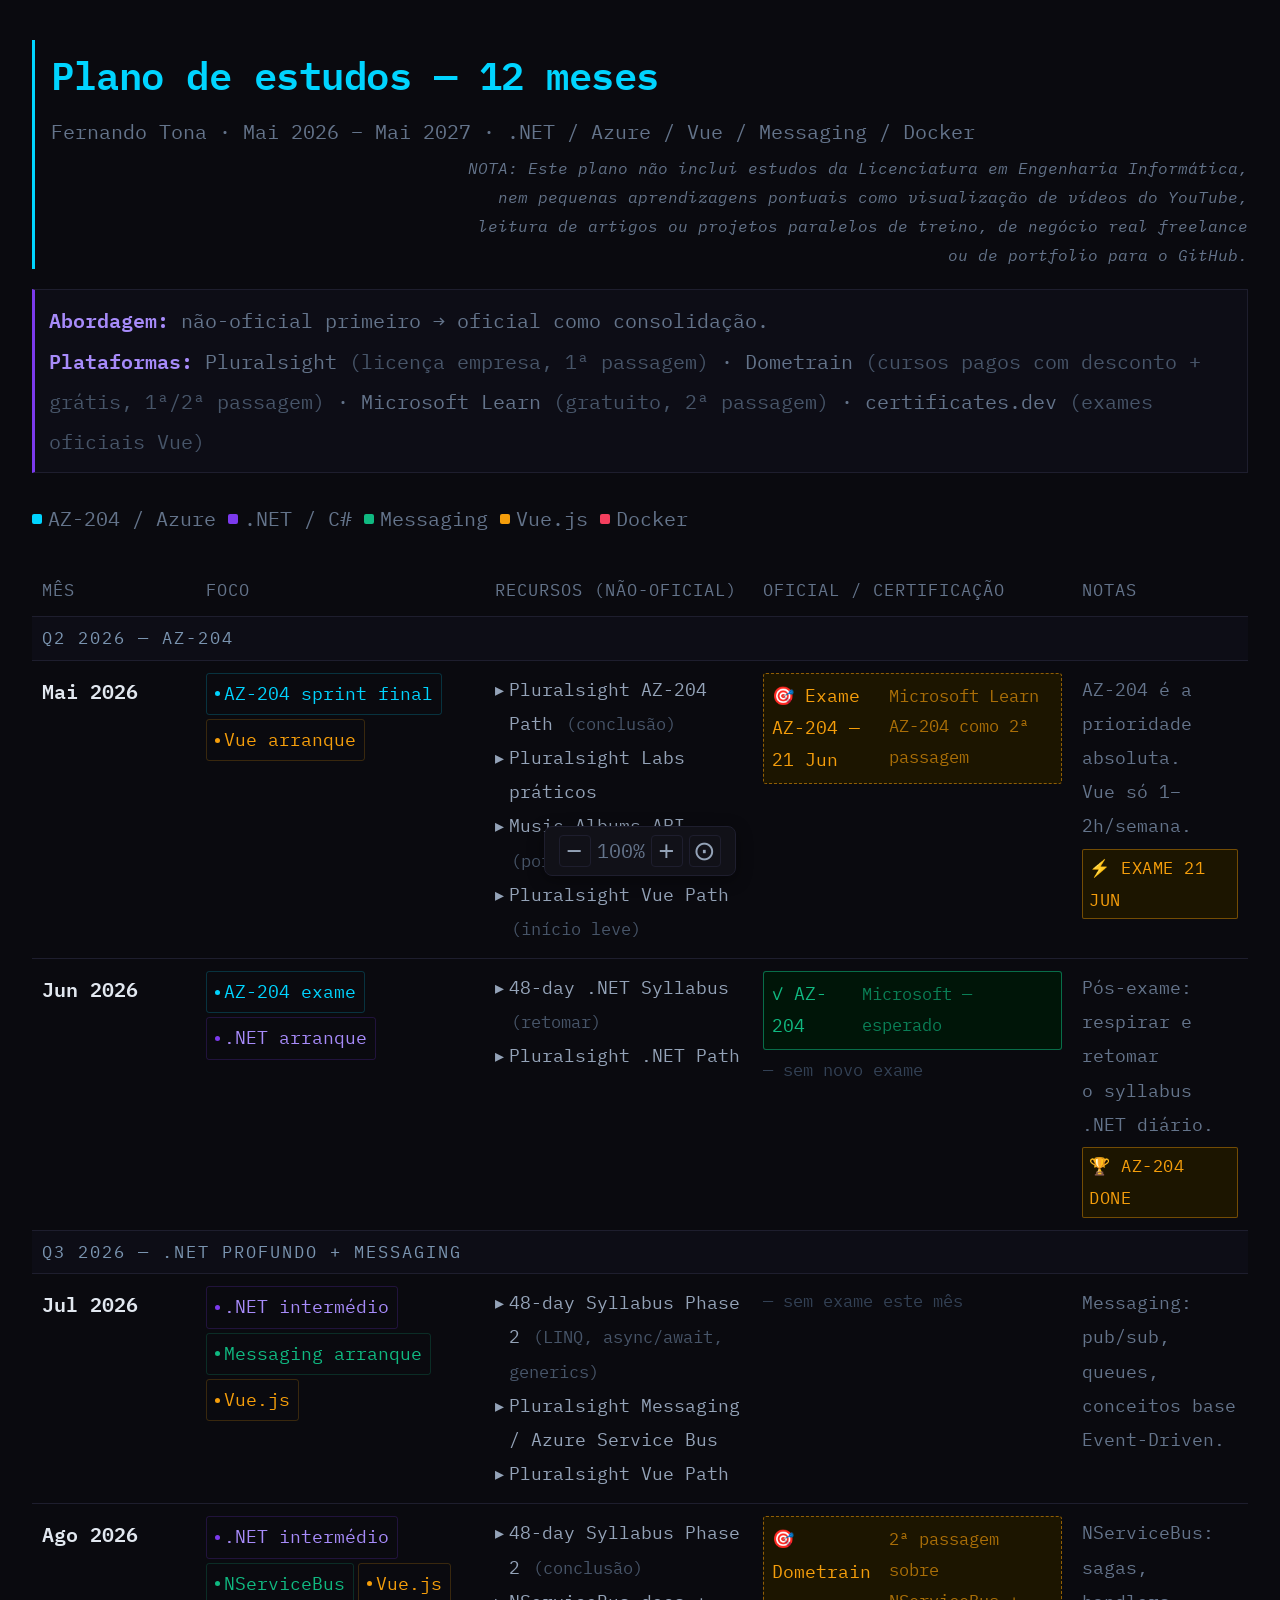
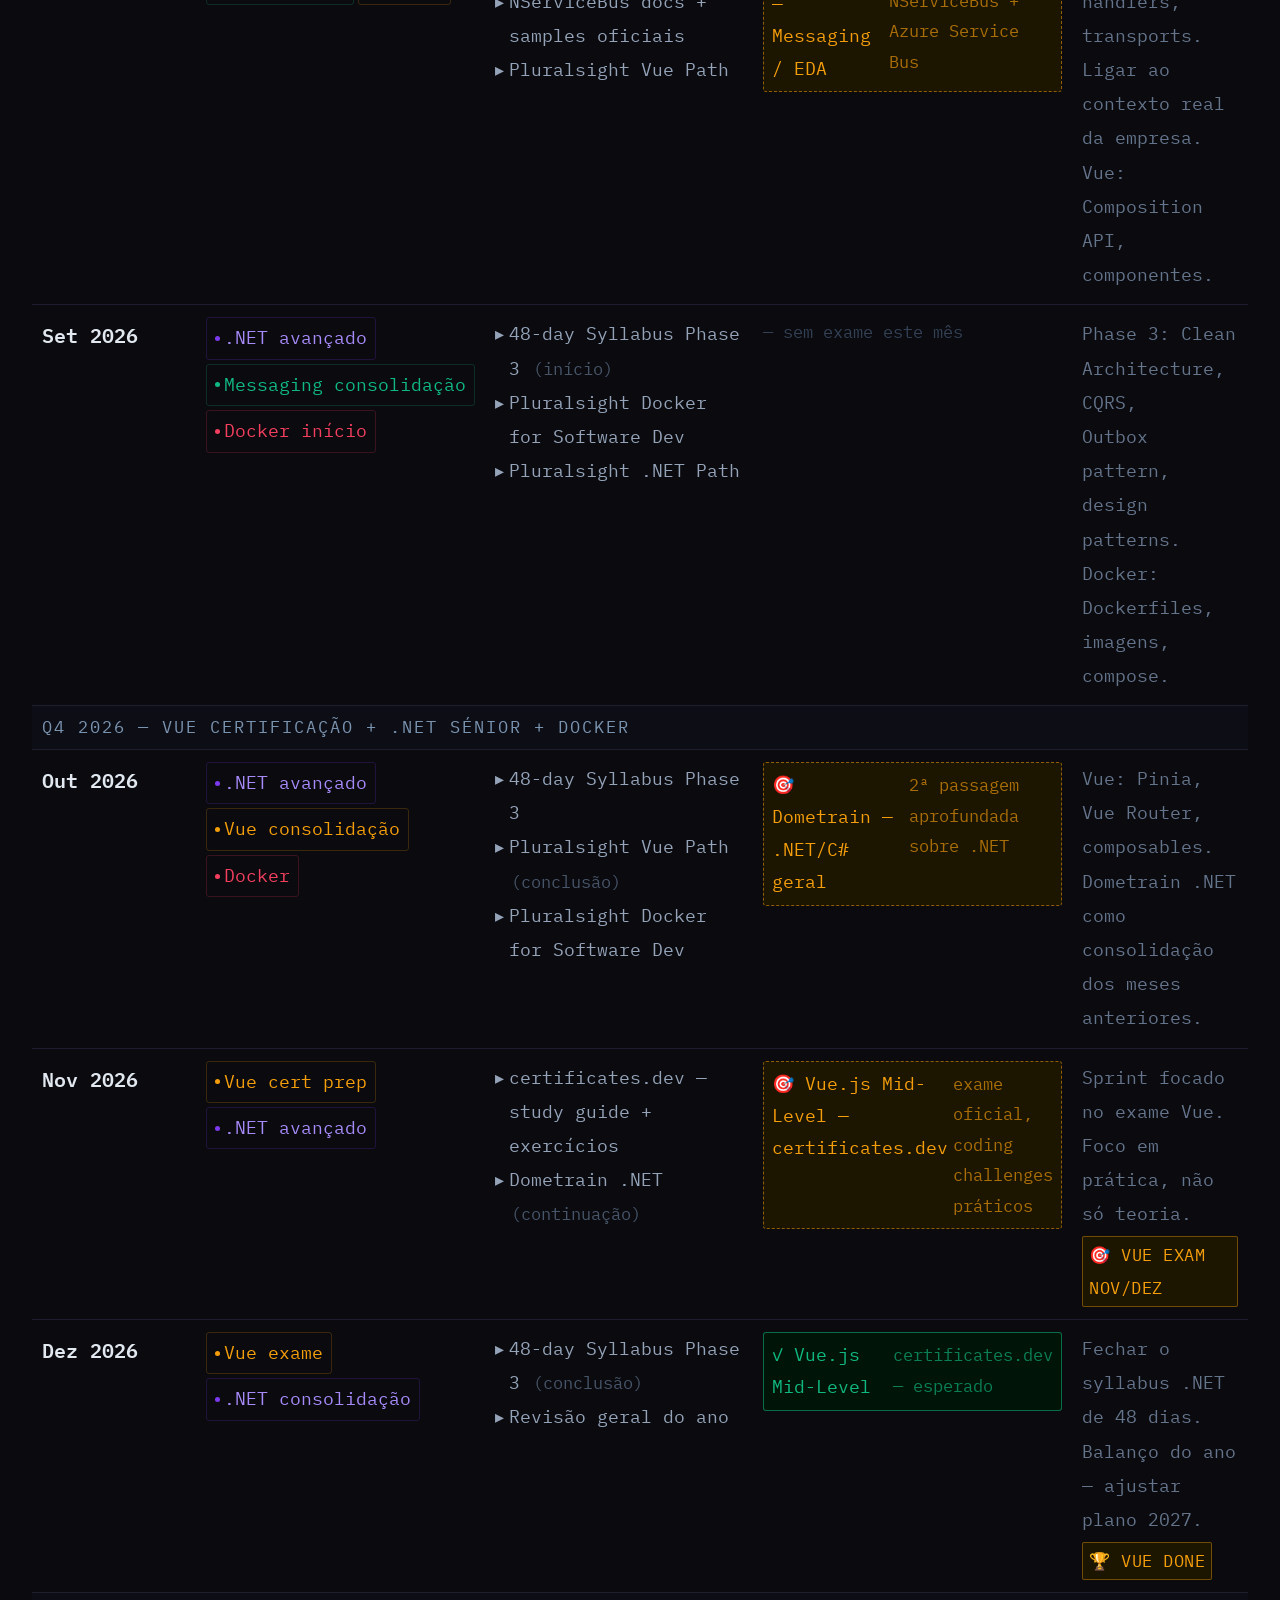
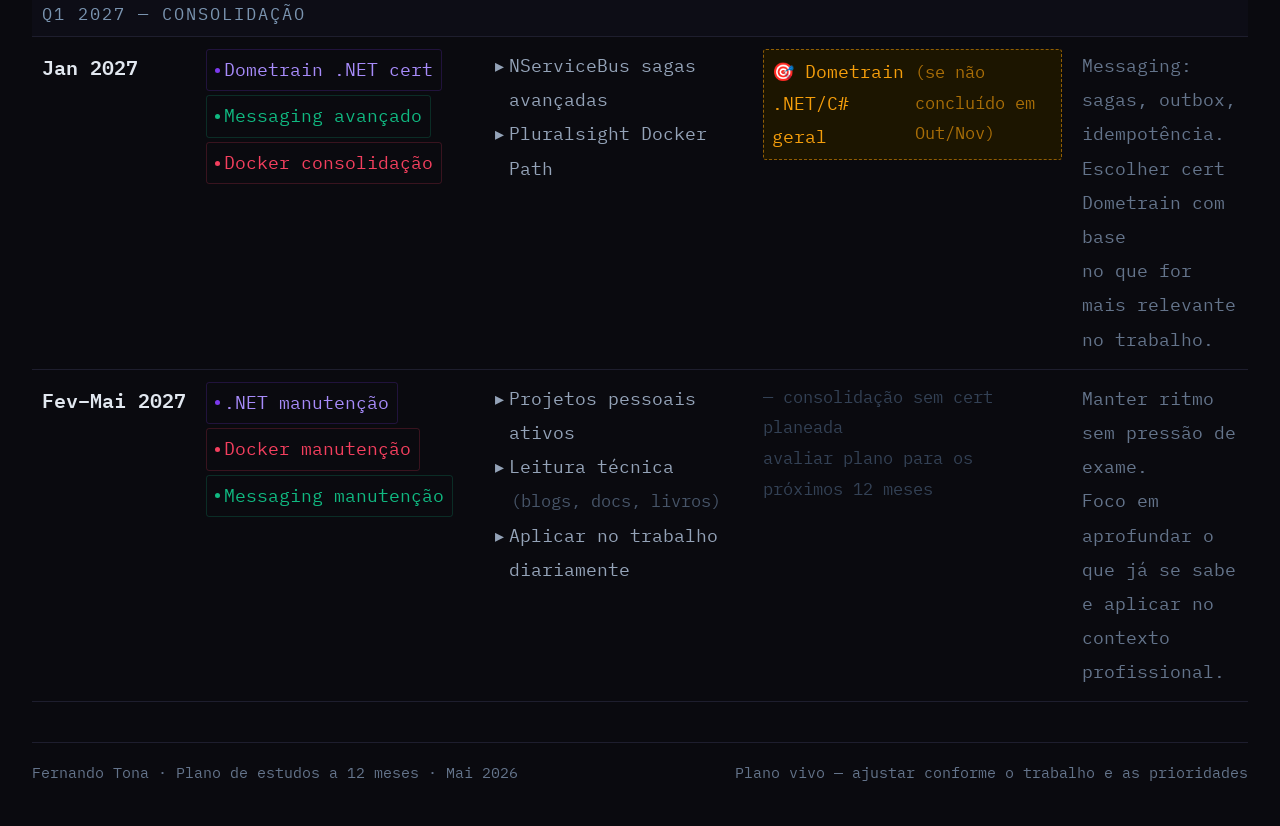
==== index.html @ bb40b124 "fix: rename html file for gh pages" ====
<!doctype html>
<html lang="pt">
  <head>
    <meta charset="UTF-8" />
    <meta name="viewport" content="width=device-width, initial-scale=1.0" />
    <link rel="stylesheet" href="style.css" />
    <title>Plano de Estudos — 12 Meses</title>
  </head>
  <body>
    <div id="content">
      <header>
        <h1>Plano de estudos — 12 meses</h1>
        <p>
          Fernando Tona · Mai 2026 – Mai 2027 · .NET / Azure / Vue / Messaging /
          Docker
        </p>
        <p style="font-size: 16px; font-style: italic; text-align: end">
          NOTA: Este plano não inclui estudos da Licenciatura em Engenharia
          Informática, <br />
          nem pequenas aprendizagens pontuais como visualização de vídeos do
          YouTube, <br />
          leitura de artigos ou projetos paralelos de treino, de negócio real
          freelance <br />
          ou de portfolio para o GitHub.
        </p>
      </header>

      <div class="approach-box">
        <strong>Abordagem:</strong> não-oficial primeiro → oficial como
        consolidação.<br />
        <strong>Plataformas:</strong>
        Pluralsight
        <span style="color: #475569">(licença empresa, 1ª passagem)</span> ·
        Dometrain
        <span style="color: #475569"
          >(cursos pagos com desconto + grátis, 1ª/2ª passagem)</span
        >
        · Microsoft Learn
        <span style="color: #475569">(gratuito, 2ª passagem)</span> ·
        certificates.dev
        <span style="color: #475569">(exames oficiais Vue)</span>
      </div>

      <div class="legend">
        <div class="legend-item">
          <div class="dot" style="background: #00d4ff"></div>
          AZ-204 / Azure
        </div>
        <div class="legend-item">
          <div class="dot" style="background: #7c3aed"></div>
          .NET / C#
        </div>
        <div class="legend-item">
          <div class="dot" style="background: #10b981"></div>
          Messaging
        </div>
        <div class="legend-item">
          <div class="dot" style="background: #f59e0b"></div>
          Vue.js
        </div>
        <div class="legend-item">
          <div class="dot" style="background: #f43f5e"></div>
          Docker
        </div>
      </div>

      <table>
        <thead>
          <tr>
            <th>Mês</th>
            <th>Foco</th>
            <th>Recursos (não-oficial)</th>
            <th>Oficial / Certificação</th>
            <th>Notas</th>
          </tr>
        </thead>
        <tbody>
          <tr class="sep-row">
            <td colspan="5">Q2 2026 — AZ-204</td>
          </tr>

          <tr>
            <td><span class="month-label">Mai 2026</span></td>
            <td>
              <div class="pills">
                <span class="pill az"
                  ><span class="pill-dot"></span>AZ-204 sprint final</span
                >
                <span class="pill vue"
                  ><span class="pill-dot"></span>Vue arranque</span
                >
              </div>
            </td>
            <td>
              <div class="res-item">
                <span class="res-icon">▸</span
                ><span
                  >Pluralsight AZ-204 Path
                  <span class="res-platform">(conclusão)</span></span
                >
              </div>
              <div class="res-item">
                <span class="res-icon">▸</span
                ><span>Pluralsight Labs práticos</span>
              </div>
              <div class="res-item">
                <span class="res-icon">▸</span
                ><span
                  >Music Albums API
                  <span class="res-platform">(portfólio)</span></span
                >
              </div>
              <div class="res-item">
                <span class="res-icon">▸</span
                ><span
                  >Pluralsight Vue Path
                  <span class="res-platform">(início leve)</span></span
                >
              </div>
            </td>
            <td>
              <div class="cert-badge pending">
                🎯 Exame AZ-204 — 21 Jun<br /><span class="cert-sub"
                  >Microsoft Learn AZ-204 como 2ª passagem</span
                >
              </div>
            </td>
            <td class="notes-col">
              AZ-204 é a prioridade absoluta.<br />
              Vue só 1–2h/semana.
              <div><span class="milestone">⚡ Exame 21 Jun</span></div>
            </td>
          </tr>

          <tr>
            <td><span class="month-label">Jun 2026</span></td>
            <td>
              <div class="pills">
                <span class="pill az"
                  ><span class="pill-dot"></span>AZ-204 exame</span
                >
                <span class="pill net"
                  ><span class="pill-dot"></span>.NET arranque</span
                >
              </div>
            </td>
            <td>
              <div class="res-item">
                <span class="res-icon">▸</span
                ><span
                  >48-day .NET Syllabus
                  <span class="res-platform">(retomar)</span></span
                >
              </div>
              <div class="res-item">
                <span class="res-icon">▸</span
                ><span>Pluralsight .NET Path</span>
              </div>
            </td>
            <td>
              <div class="cert-badge done">
                ✓ AZ-204 <span class="cert-sub">Microsoft — esperado</span>
              </div>
              <div class="cert-badge none">— sem novo exame</div>
            </td>
            <td class="notes-col">
              Pós-exame: respirar e retomar<br />
              o syllabus .NET diário.
              <div><span class="milestone">🏆 AZ-204 done</span></div>
            </td>
          </tr>

          <tr class="sep-row">
            <td colspan="5">Q3 2026 — .NET profundo + Messaging</td>
          </tr>

          <tr>
            <td><span class="month-label">Jul 2026</span></td>
            <td>
              <div class="pills">
                <span class="pill net"
                  ><span class="pill-dot"></span>.NET intermédio</span
                >
                <span class="pill msg"
                  ><span class="pill-dot"></span>Messaging arranque</span
                >
                <span class="pill vue"
                  ><span class="pill-dot"></span>Vue.js</span
                >
              </div>
            </td>
            <td>
              <div class="res-item">
                <span class="res-icon">▸</span
                ><span
                  >48-day Syllabus Phase 2
                  <span class="res-platform"
                    >(LINQ, async/await, generics)</span
                  ></span
                >
              </div>
              <div class="res-item">
                <span class="res-icon">▸</span
                ><span>Pluralsight Messaging / Azure Service Bus</span>
              </div>
              <div class="res-item">
                <span class="res-icon">▸</span><span>Pluralsight Vue Path</span>
              </div>
            </td>
            <td>
              <div class="cert-badge none">— sem exame este mês</div>
            </td>
            <td class="notes-col">
              Messaging: pub/sub, queues,<br />
              conceitos base Event-Driven.
            </td>
          </tr>

          <tr>
            <td><span class="month-label">Ago 2026</span></td>
            <td>
              <div class="pills">
                <span class="pill net"
                  ><span class="pill-dot"></span>.NET intermédio</span
                >
                <span class="pill msg"
                  ><span class="pill-dot"></span>NServiceBus</span
                >
                <span class="pill vue"
                  ><span class="pill-dot"></span>Vue.js</span
                >
              </div>
            </td>
            <td>
              <div class="res-item">
                <span class="res-icon">▸</span
                ><span
                  >48-day Syllabus Phase 2
                  <span class="res-platform">(conclusão)</span></span
                >
              </div>
              <div class="res-item">
                <span class="res-icon">▸</span
                ><span>NServiceBus docs + samples oficiais</span>
              </div>
              <div class="res-item">
                <span class="res-icon">▸</span><span>Pluralsight Vue Path</span>
              </div>
            </td>
            <td>
              <div class="cert-badge pending">
                🎯 Dometrain — Messaging / EDA<br /><span class="cert-sub"
                  >2ª passagem sobre NServiceBus + Azure Service Bus</span
                >
              </div>
            </td>
            <td class="notes-col">
              NServiceBus: sagas, handlers, transports.<br />
              Ligar ao contexto real da empresa.<br />
              Vue: Composition API, componentes.
            </td>
          </tr>

          <tr>
            <td><span class="month-label">Set 2026</span></td>
            <td>
              <div class="pills">
                <span class="pill net"
                  ><span class="pill-dot"></span>.NET avançado</span
                >
                <span class="pill msg"
                  ><span class="pill-dot"></span>Messaging consolidação</span
                >
                <span class="pill docker"
                  ><span class="pill-dot"></span>Docker início</span
                >
              </div>
            </td>
            <td>
              <div class="res-item">
                <span class="res-icon">▸</span
                ><span
                  >48-day Syllabus Phase 3
                  <span class="res-platform">(início)</span></span
                >
              </div>
              <div class="res-item">
                <span class="res-icon">▸</span
                ><span>Pluralsight Docker for Software Dev</span>
              </div>
              <div class="res-item">
                <span class="res-icon">▸</span
                ><span>Pluralsight .NET Path</span>
              </div>
            </td>
            <td>
              <div class="cert-badge none">— sem exame este mês</div>
            </td>
            <td class="notes-col">
              Phase 3: Clean Architecture, CQRS,<br />
              Outbox pattern, design patterns.<br />
              Docker: Dockerfiles, imagens, compose.
            </td>
          </tr>

          <tr class="sep-row">
            <td colspan="5">
              Q4 2026 — Vue certificação + .NET sénior + Docker
            </td>
          </tr>

          <tr>
            <td><span class="month-label">Out 2026</span></td>
            <td>
              <div class="pills">
                <span class="pill net"
                  ><span class="pill-dot"></span>.NET avançado</span
                >
                <span class="pill vue"
                  ><span class="pill-dot"></span>Vue consolidação</span
                >
                <span class="pill docker"
                  ><span class="pill-dot"></span>Docker</span
                >
              </div>
            </td>
            <td>
              <div class="res-item">
                <span class="res-icon">▸</span
                ><span>48-day Syllabus Phase 3</span>
              </div>
              <div class="res-item">
                <span class="res-icon">▸</span
                ><span
                  >Pluralsight Vue Path
                  <span class="res-platform">(conclusão)</span></span
                >
              </div>
              <div class="res-item">
                <span class="res-icon">▸</span
                ><span>Pluralsight Docker for Software Dev</span>
              </div>
            </td>
            <td>
              <div class="cert-badge pending">
                🎯 Dometrain — .NET/C# geral<br /><span class="cert-sub"
                  >2ª passagem aprofundada sobre .NET</span
                >
              </div>
            </td>
            <td class="notes-col">
              Vue: Pinia, Vue Router, composables.<br />
              Dometrain .NET como consolidação<br />
              dos meses anteriores.
            </td>
          </tr>

          <tr>
            <td><span class="month-label">Nov 2026</span></td>
            <td>
              <div class="pills">
                <span class="pill vue"
                  ><span class="pill-dot"></span>Vue cert prep</span
                >
                <span class="pill net"
                  ><span class="pill-dot"></span>.NET avançado</span
                >
              </div>
            </td>
            <td>
              <div class="res-item">
                <span class="res-icon">▸</span
                ><span>certificates.dev — study guide + exercícios</span>
              </div>
              <div class="res-item">
                <span class="res-icon">▸</span
                ><span
                  >Dometrain .NET
                  <span class="res-platform">(continuação)</span></span
                >
              </div>
            </td>
            <td>
              <div class="cert-badge pending">
                🎯 Vue.js Mid-Level — certificates.dev<br /><span
                  class="cert-sub"
                  >exame oficial, coding challenges práticos</span
                >
              </div>
            </td>
            <td class="notes-col">
              Sprint focado no exame Vue.<br />
              Foco em prática, não só teoria.
              <div><span class="milestone">🎯 Vue exam Nov/Dez</span></div>
            </td>
          </tr>

          <tr>
            <td><span class="month-label">Dez 2026</span></td>
            <td>
              <div class="pills">
                <span class="pill vue"
                  ><span class="pill-dot"></span>Vue exame</span
                >
                <span class="pill net"
                  ><span class="pill-dot"></span>.NET consolidação</span
                >
              </div>
            </td>
            <td>
              <div class="res-item">
                <span class="res-icon">▸</span
                ><span
                  >48-day Syllabus Phase 3
                  <span class="res-platform">(conclusão)</span></span
                >
              </div>
              <div class="res-item">
                <span class="res-icon">▸</span><span>Revisão geral do ano</span>
              </div>
            </td>
            <td>
              <div class="cert-badge done">
                ✓ Vue.js Mid-Level
                <span class="cert-sub">certificates.dev — esperado</span>
              </div>
            </td>
            <td class="notes-col">
              Fechar o syllabus .NET de 48 dias.<br />
              Balanço do ano — ajustar plano 2027.
              <div><span class="milestone">🏆 Vue done</span></div>
            </td>
          </tr>

          <tr class="sep-row">
            <td colspan="5">Q1 2027 — Consolidação</td>
          </tr>

          <tr>
            <td><span class="month-label">Jan 2027</span></td>
            <td>
              <div class="pills">
                <span class="pill net"
                  ><span class="pill-dot"></span>Dometrain .NET cert</span
                >
                <span class="pill msg"
                  ><span class="pill-dot"></span>Messaging avançado</span
                >
                <span class="pill docker"
                  ><span class="pill-dot"></span>Docker consolidação</span
                >
              </div>
            </td>
            <td>
              <div class="res-item">
                <span class="res-icon">▸</span
                ><span>NServiceBus sagas avançadas</span>
              </div>
              <div class="res-item">
                <span class="res-icon">▸</span
                ><span>Pluralsight Docker Path</span>
              </div>
            </td>
            <td>
              <div class="cert-badge pending">
                🎯 Dometrain .NET/C# geral<br /><span class="cert-sub"
                  >(se não concluído em Out/Nov)</span
                >
              </div>
            </td>
            <td class="notes-col">
              Messaging: sagas, outbox, idempotência.<br />
              Escolher cert Dometrain com base<br />
              no que for mais relevante no trabalho.
            </td>
          </tr>

          <tr>
            <td><span class="month-label">Fev–Mai 2027</span></td>
            <td>
              <div class="pills">
                <span class="pill net"
                  ><span class="pill-dot"></span>.NET manutenção</span
                >
                <span class="pill docker"
                  ><span class="pill-dot"></span>Docker manutenção</span
                >
                <span class="pill msg"
                  ><span class="pill-dot"></span>Messaging manutenção</span
                >
              </div>
            </td>
            <td>
              <div class="res-item">
                <span class="res-icon">▸</span
                ><span>Projetos pessoais ativos</span>
              </div>
              <div class="res-item">
                <span class="res-icon">▸</span
                ><span
                  >Leitura técnica
                  <span class="res-platform">(blogs, docs, livros)</span></span
                >
              </div>
              <div class="res-item">
                <span class="res-icon">▸</span
                ><span>Aplicar no trabalho diariamente</span>
              </div>
            </td>
            <td>
              <div class="cert-badge none">
                — consolidação sem cert planeada<br />avaliar plano para os
                próximos 12 meses
              </div>
            </td>
            <td class="notes-col">
              Manter ritmo sem pressão de exame.<br />
              Foco em aprofundar o que já se sabe<br />
              e aplicar no contexto profissional.
            </td>
          </tr>
        </tbody>
      </table>

      <footer>
        <span>Fernando Tona · Plano de estudos a 12 meses · Mai 2026</span>
        <span>Plano vivo — ajustar conforme o trabalho e as prioridades</span>
      </footer>
    </div>

    <div id="zoom-controls">
      <button id="zoom-out" title="Zoom out (Ctrl+scroll)">−</button>
      <span id="zoom-label">100%</span>
      <button id="zoom-in" title="Zoom in (Ctrl+scroll)">+</button>
      <button id="zoom-reset" title="Reset zoom">⊙</button>
    </div>

    <script src="app.js" defer></script>
  </body>
</html>
---- style.css ----
@import url("https://fonts.googleapis.com/css2?family=IBM+Plex+Mono:wght@400;600&family=IBM+Plex+Sans:wght@300;400;600&display=swap");

:root {
  --bg: #0a0a0f;
  --surface: #111118;
  --border: #1e1e2e;
  --accent: #00d4ff;
  --text: #e2e8f0;
  --muted: #64748b;
  --mono: "IBM Plex Mono", monospace;
  --sans: "IBM Plex Sans", sans-serif;
}

* {
  box-sizing: border-box;
  margin: 0;
  padding: 0;
}

body {
  background: var(--bg);
  color: var(--text);
  font-family: var(--sans);
  font-size: 23px;
  line-height: 1.8;
  padding: 40px 32px;
  min-height: 100vh;
}

header {
  margin-bottom: 16px;
  border-left: 3px solid var(--accent);
  padding-left: 16px;
}

header h1 {
  font-family: var(--mono);
  font-size: 39px;
  font-weight: 600;
  color: var(--accent);
  letter-spacing: -0.5px;
}

header p {
  color: var(--muted);
  font-family: var(--mono);
  font-size: 20px;
  margin-top: 4px;
}

.approach-box {
  margin: 20px 0 28px 0;
  padding: 10px 14px;
  border: 1px solid #1e1e2e;
  border-left: 3px solid #7c3aed;
  background: #0d0d16;
  font-family: var(--mono);
  font-size: 20px;
  color: var(--muted);
  line-height: 2.0;
}

.approach-box strong {
  color: #a78bfa;
  font-weight: 600;
}

.legend {
  display: flex;
  flex-wrap: wrap;
  gap: 12px;
  margin-bottom: 28px;
}

.legend-item {
  display: flex;
  align-items: center;
  gap: 6px;
  font-family: var(--mono);
  font-size: 20px;
  color: var(--muted);
}

.dot {
  width: 10px;
  height: 10px;
  border-radius: 2px;
  flex-shrink: 0;
}

table {
  width: 100%;
  border-collapse: collapse;
  font-family: var(--mono);
  font-size: 20px;
}
thead tr {
  border-bottom: 1px solid var(--border);
}

th {
  text-align: left;
  padding: 10px 10px;
  color: var(--muted);
  font-weight: 400;
  font-size: 17px;
  text-transform: uppercase;
  letter-spacing: 1px;
  white-space: nowrap;
}

th:nth-child(1) {
  width: 140px;
}
th:nth-child(2) {
  width: 16%;
}
th:nth-child(3) {
  width: 26%;
}
th:nth-child(4) {
  width: 26%;
}
th:nth-child(5) {
  width: 22%;
}

tbody tr {
  border-bottom: 1px solid var(--border);
  transition: background 0.15s;
}
tbody tr:hover {
  background: var(--surface);
}

td {
  padding: 12px 10px;
  vertical-align: top;
}

td:first-child {
  color: var(--muted);
  white-space: nowrap;
  font-size: 18px;
}

.month-label {
  font-weight: 600;
  color: var(--text);
  font-size: 20px;
  display: block;
}

.pills {
  display: flex;
  flex-wrap: wrap;
  gap: 4px;
}

.pill {
  display: inline-flex;
  align-items: center;
  gap: 4px;
  padding: 4px 8px;
  border-radius: 3px;
  font-size: 18px;
  border: 1px solid transparent;
  white-space: nowrap;
}

.pill-dot {
  width: 5px;
  height: 5px;
  border-radius: 50%;
  flex-shrink: 0;
}

.az {
  border-color: #00d4ff33;
  color: #00d4ff;
}
.az .pill-dot {
  background: #00d4ff;
}
.net {
  border-color: #7c3aed33;
  color: #a78bfa;
}
.net .pill-dot {
  background: #7c3aed;
}
.msg {
  border-color: #10b98133;
  color: #10b981;
}
.msg .pill-dot {
  background: #10b981;
}
.vue {
  border-color: #f59e0b33;
  color: #f59e0b;
}
.vue .pill-dot {
  background: #f59e0b;
}
.docker {
  border-color: #f43f5e33;
  color: #f43f5e;
}
.docker .pill-dot {
  background: #f43f5e;
}

.res-item {
  display: flex;
  align-items: flex-start;
  gap: 5px;
  color: #94a3b8;
  font-size: 18px;
  line-height: 1.9;
}
.res-icon {
  flex-shrink: 0;
}
.res-platform {
  font-size: 17px;
  color: #475569;
  margin-left: 2px;
}

.cert-badge {
  display: flex;
  align-items: flex-start;
  gap: 5px;
  margin-bottom: 5px;
  padding: 6px 8px;
  border-radius: 3px;
  font-size: 18px;
  line-height: 1.8;
}
.cert-badge.pending {
  border: 1px dashed #f59e0b88;
  color: #f59e0b;
  background: #1c1500;
}
.cert-badge.done {
  border: 1px solid #10b98188;
  color: #10b981;
  background: #001508;
}
.cert-badge.none {
  color: #334155;
  font-size: 17px;
  padding: 0;
}

.cert-sub {
  font-size: 17px;
  opacity: 0.65;
  display: block;
  margin-top: 1px;
}

.notes-col {
  color: var(--muted);
  font-size: 18px;
  line-height: 1.9;
}

.milestone {
  display: inline-block;
  background: #1c1500;
  border: 1px solid #f59e0b66;
  color: #f59e0b;
  font-size: 17px;
  padding: 2px 6px;
  border-radius: 2px;
  margin-top: 5px;
  text-transform: uppercase;
  letter-spacing: 0.5px;
}

.sep-row td {
  padding: 6px 10px;
  background: #0d0d16;
  color: #7a94b0;
  font-size: 17px;
  text-transform: uppercase;
  letter-spacing: 2px;
  border-top: 1px solid var(--border);
}

#zoom-controls {
  position: fixed;
  bottom: 24px;
  left: 50%;
  transform: translateX(-50%);
  display: flex;
  align-items: center;
  gap: 6px;
  background: #111118;
  border: 1px solid #1e1e2e;
  border-radius: 8px;
  padding: 6px 14px;
  font-family: "IBM Plex Mono", monospace;
  font-size: 20px;
  z-index: 9999;
  box-shadow: 0 4px 16px #00000066;
}

#zoom-controls button {
  background: none;
  border: 1px solid #1e1e2e;
  color: #94a3b8;
  border-radius: 4px;
  width: 32px;
  height: 32px;
  cursor: pointer;
  font-size: 27px;
  line-height: 1;
  display: flex;
  align-items: center;
  justify-content: center;
  transition: background 0.15s, color 0.15s;
}

#zoom-controls button:hover {
  background: #1e1e2e;
  color: #e2e8f0;
}

#zoom-label {
  color: #64748b;
  min-width: 44px;
  text-align: center;
  font-size: 20px;
}

footer {
  margin-top: 40px;
  padding-top: 16px;
  border-top: 1px solid var(--border);
  color: var(--muted);
  font-family: var(--mono);
  font-size: 15px;
  display: flex;
  justify-content: space-between;
  flex-wrap: wrap;
  gap: 8px;
}
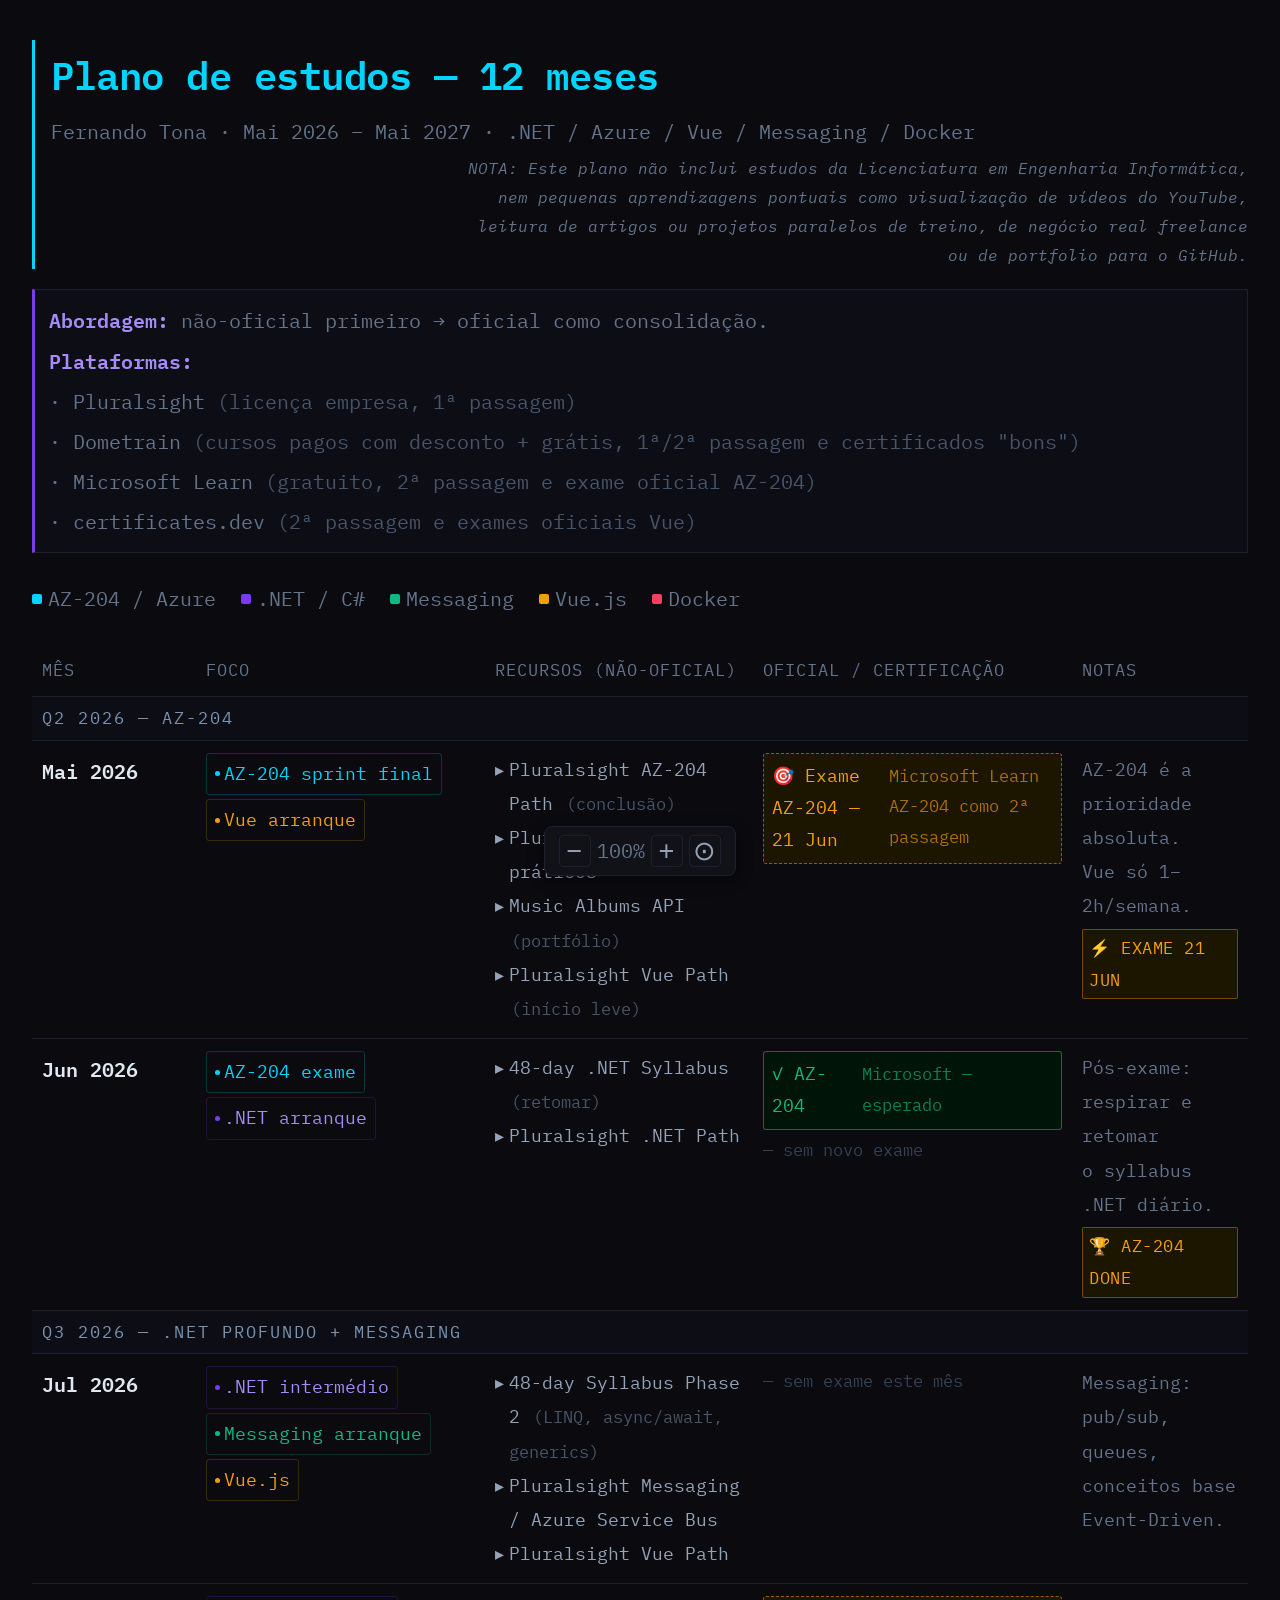
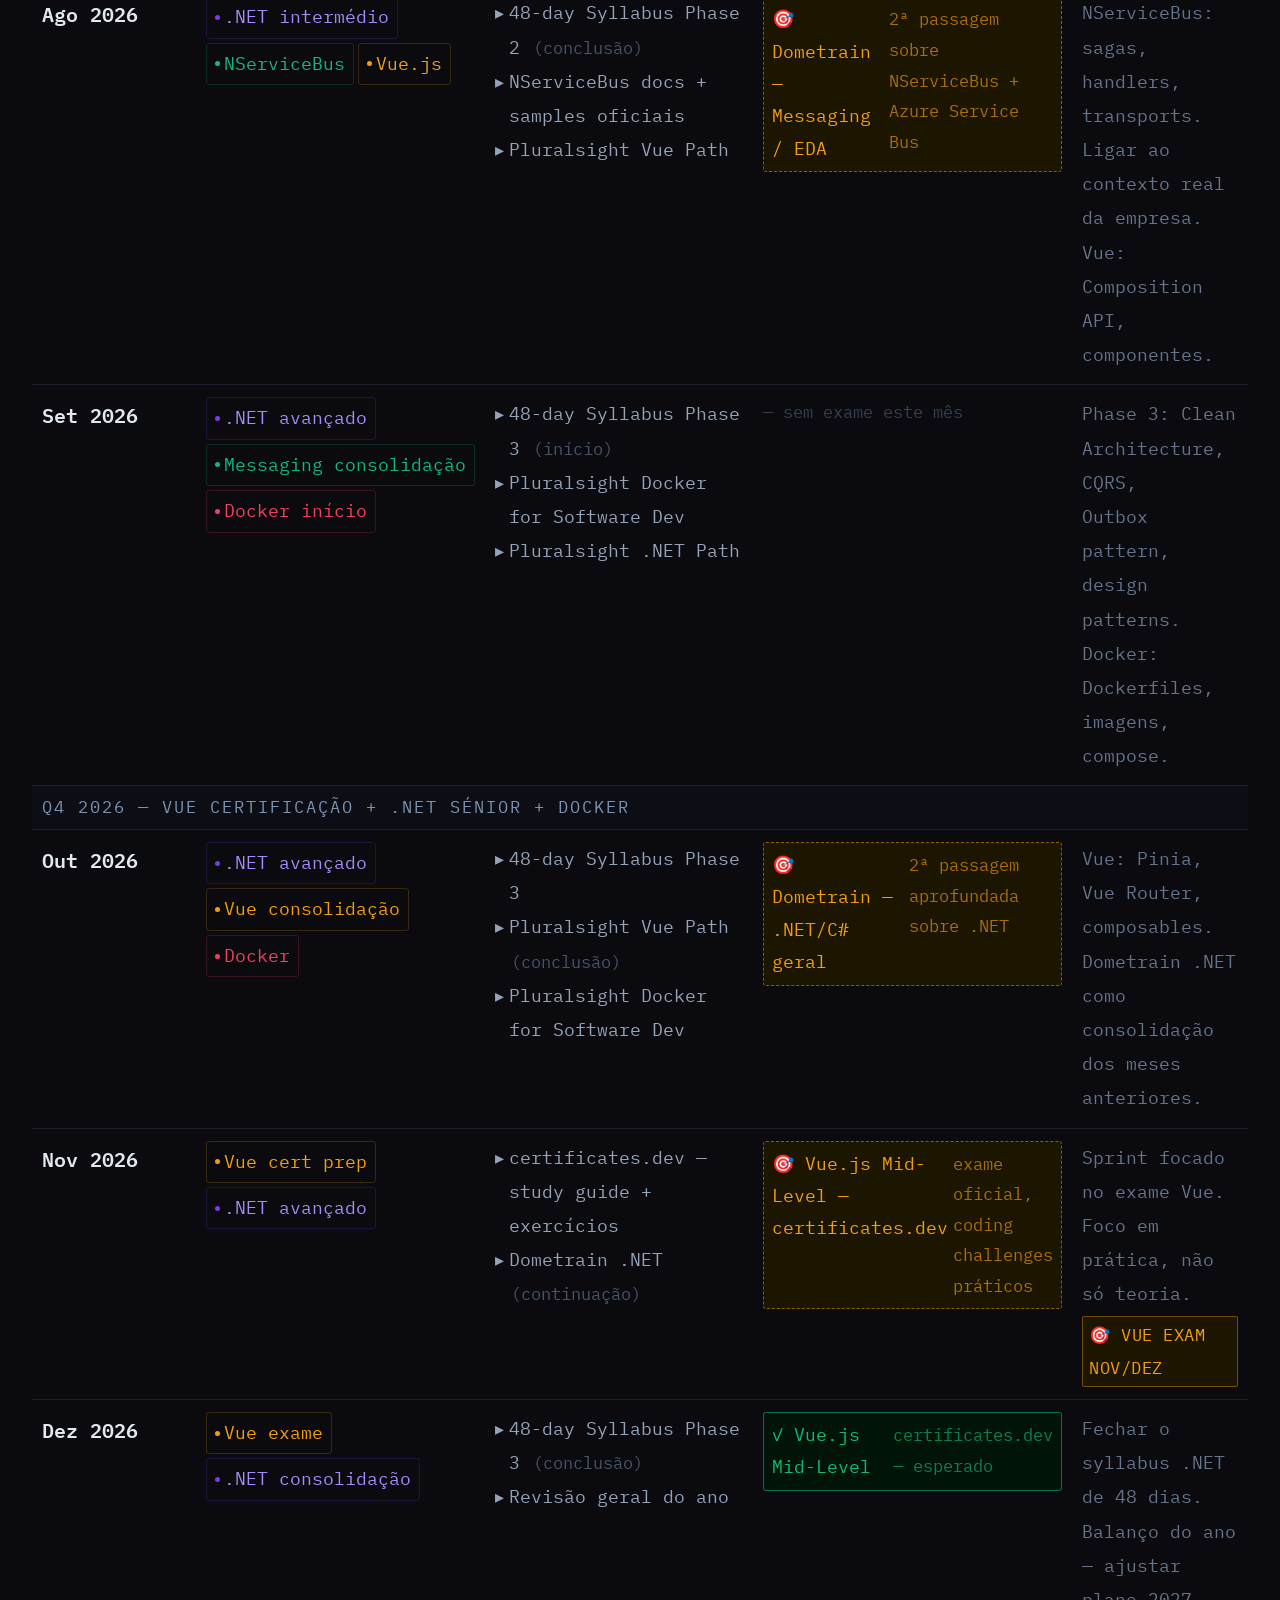
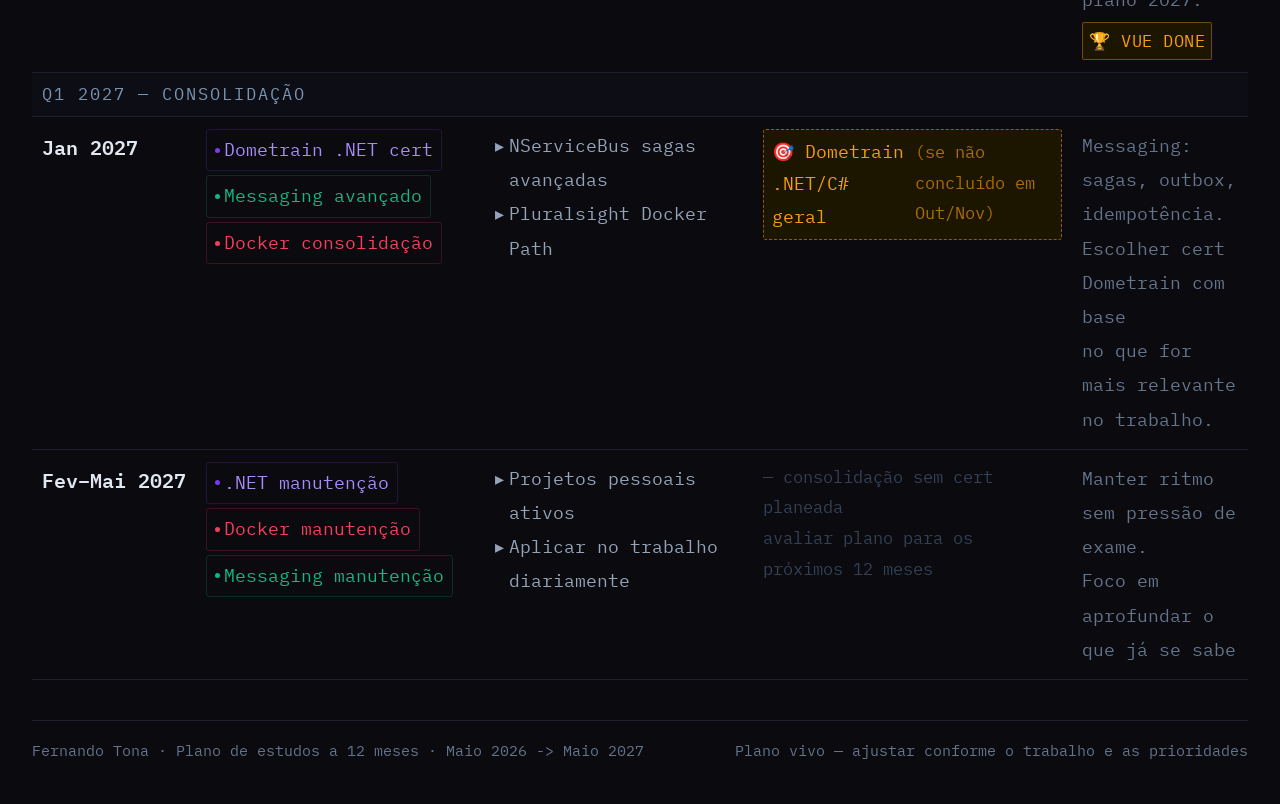
==== commit 6173134d: "improvement" ====
--- a/index.html
+++ b/index.html
@@ -29,16 +29,20 @@
         <strong>Abordagem:</strong> não-oficial primeiro → oficial como
         consolidação.<br />
         <strong>Plataformas:</strong>
-        Pluralsight
-        <span style="color: #475569">(licença empresa, 1ª passagem)</span> ·
-        Dometrain
+        <br />
+        · Pluralsight
+        <span style="color: #475569">(licença empresa, 1ª passagem)</span>
+        <br />
+        · Dometrain
         <span style="color: #475569"
-          >(cursos pagos com desconto + grátis, 1ª/2ª passagem)</span
+          >(cursos pagos com desconto + grátis, 1ª/2ª passagem e certificados "bons")</span
         >
+        <br />
         · Microsoft Learn
-        <span style="color: #475569">(gratuito, 2ª passagem)</span> ·
-        certificates.dev
-        <span style="color: #475569">(exames oficiais Vue)</span>
+        <span style="color: #475569">(gratuito, 2ª passagem e exame oficial AZ-204)</span>
+        <br />
+        · certificates.dev
+        <span style="color: #475569">(2ª passagem e exames oficiais Vue)</span>
       </div>
 
       <div class="legend">
@@ -496,11 +500,7 @@
                 ><span>Projetos pessoais ativos</span>
               </div>
               <div class="res-item">
-                <span class="res-icon">▸</span
-                ><span
-                  >Leitura técnica
-                  <span class="res-platform">(blogs, docs, livros)</span></span
-                >
+                
               </div>
               <div class="res-item">
                 <span class="res-icon">▸</span
@@ -515,15 +515,14 @@
             </td>
             <td class="notes-col">
               Manter ritmo sem pressão de exame.<br />
-              Foco em aprofundar o que já se sabe<br />
-              e aplicar no contexto profissional.
+              Foco em aprofundar o que já se sabe
             </td>
           </tr>
         </tbody>
       </table>
 
       <footer>
-        <span>Fernando Tona · Plano de estudos a 12 meses · Mai 2026</span>
+        <span>Fernando Tona · Plano de estudos a 12 meses · Maio 2026 -> Maio 2027</span>
         <span>Plano vivo — ajustar conforme o trabalho e as prioridades</span>
       </footer>
     </div>
--- a/style.css
+++ b/style.css
@@ -68,7 +68,7 @@
 .legend {
   display: flex;
   flex-wrap: wrap;
-  gap: 12px;
+  gap: 25px;
   margin-bottom: 28px;
 }
 
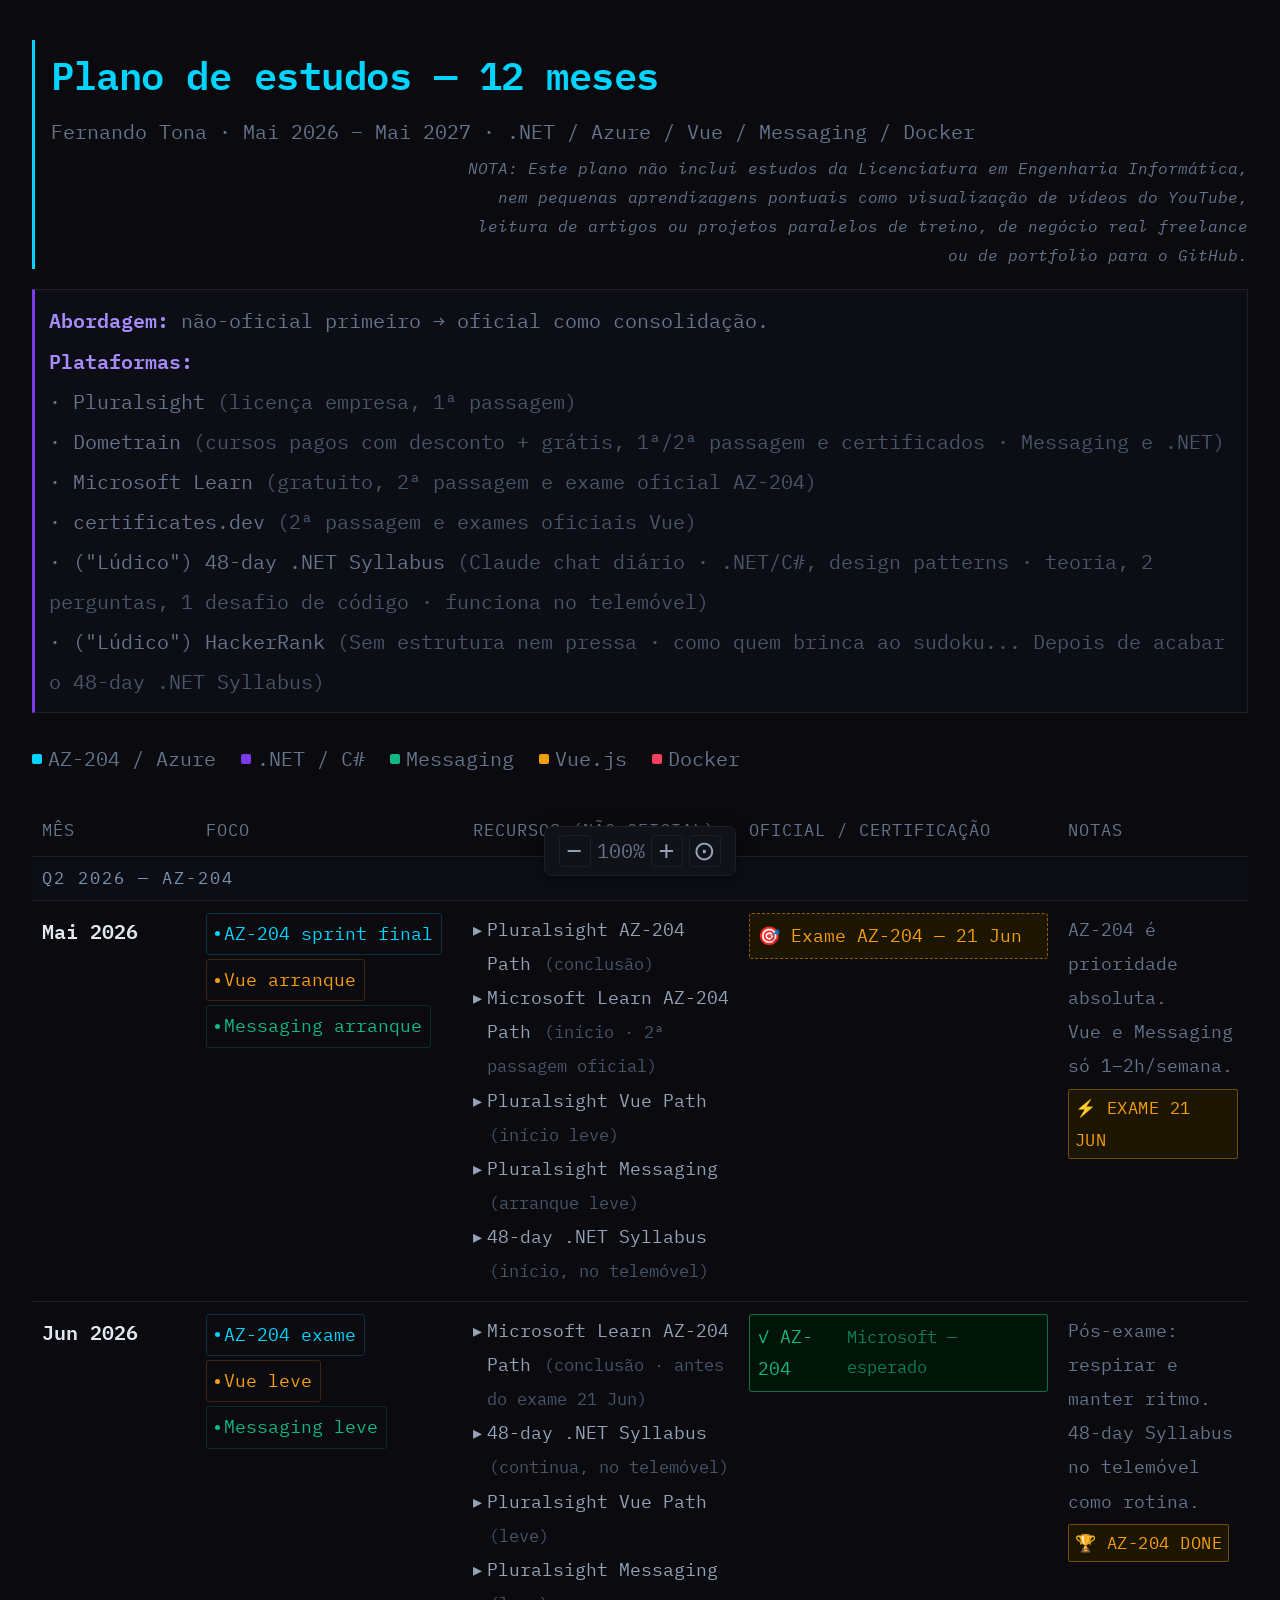
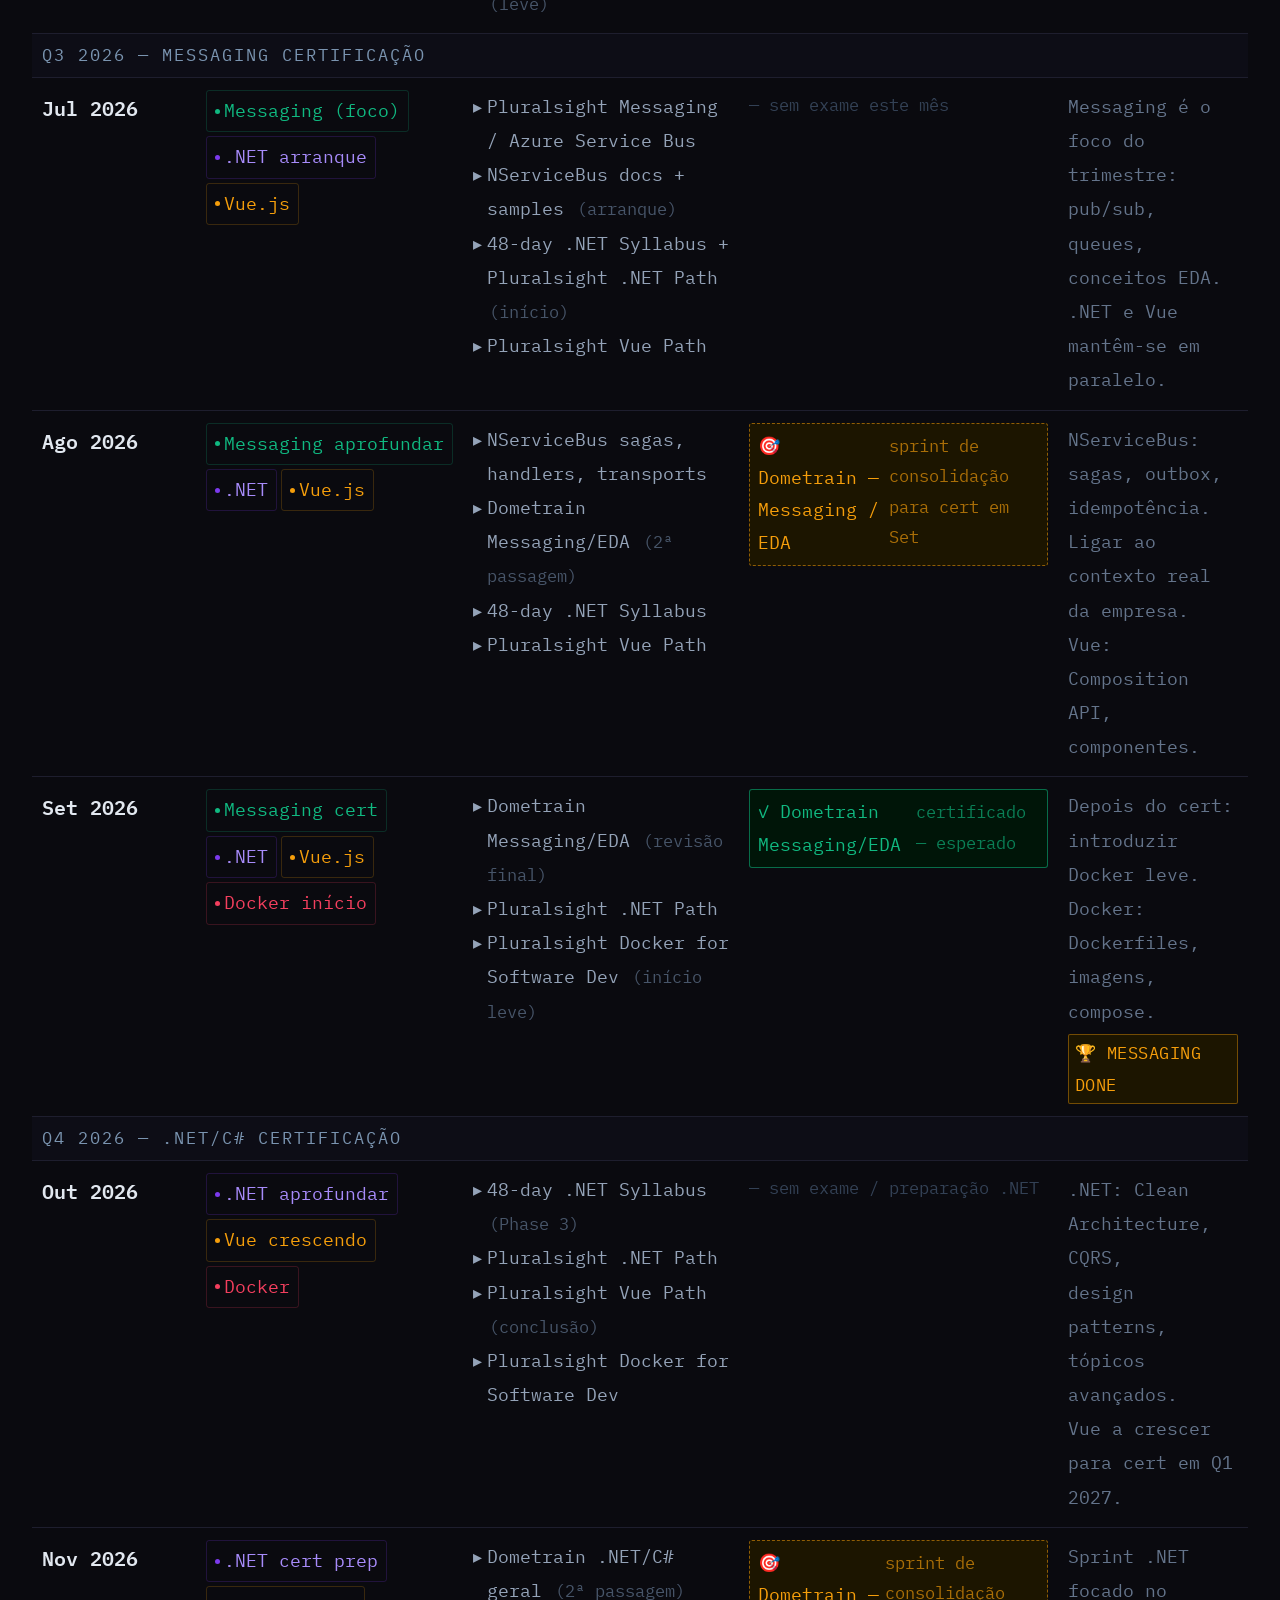
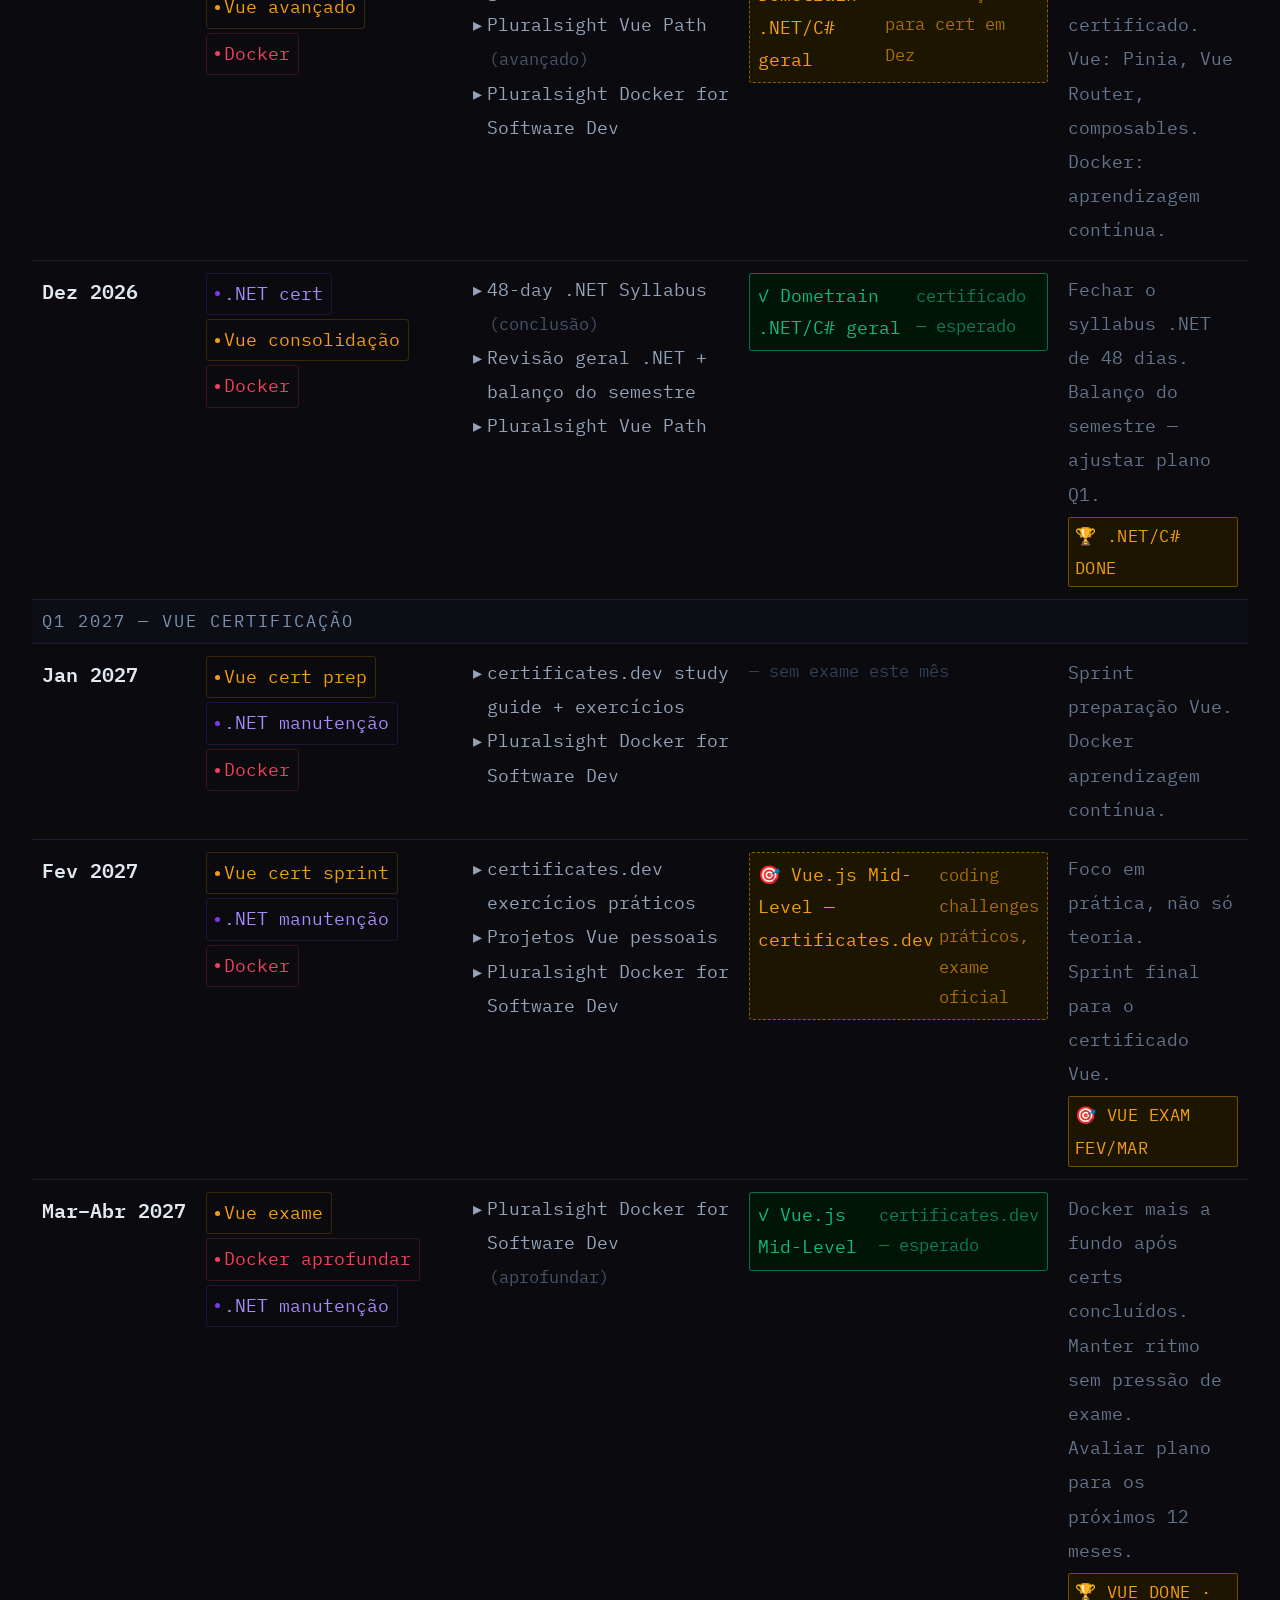
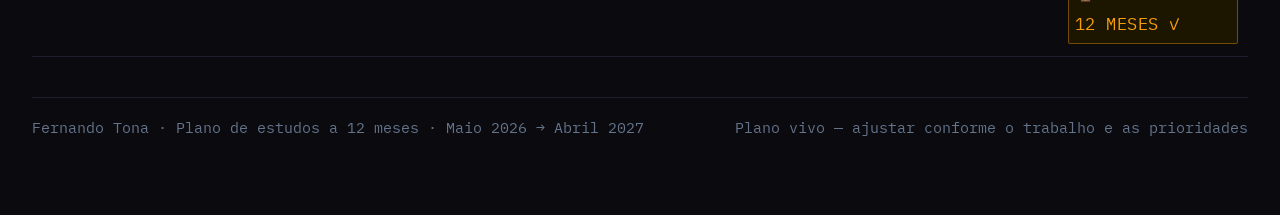
==== commit 118e228f: "readjusted plan" ====
--- a/index.html
+++ b/index.html
@@ -35,7 +35,7 @@
         <br />
         · Dometrain
         <span style="color: #475569"
-          >(cursos pagos com desconto + grátis, 1ª/2ª passagem e certificados "bons")</span
+          >(cursos pagos com desconto + grátis, 1ª/2ª passagem e certificados · Messaging e .NET)</span
         >
         <br />
         · Microsoft Learn
@@ -43,6 +43,12 @@
         <br />
         · certificates.dev
         <span style="color: #475569">(2ª passagem e exames oficiais Vue)</span>
+        <br />
+        · ("Lúdico") 48-day .NET Syllabus
+        <span style="color: #475569">(Claude chat diário · .NET/C#, design patterns · teoria, 2 perguntas, 1 desafio de código · funciona no telemóvel)</span>
+        <br />
+        · ("Lúdico") HackerRank
+        <span style="color: #475569">(Sem estrutura nem pressa · como quem brinca ao sudoku... Depois de acabar o 48-day .NET Syllabus)</span>
       </div>
 
       <div class="legend">
@@ -93,6 +99,9 @@
                 <span class="pill vue"
                   ><span class="pill-dot"></span>Vue arranque</span
                 >
+                <span class="pill msg"
+                  ><span class="pill-dot"></span>Messaging arranque</span
+                >
               </div>
             </td>
             <td>
@@ -105,13 +114,9 @@
               </div>
               <div class="res-item">
                 <span class="res-icon">▸</span
-                ><span>Pluralsight Labs práticos</span>
-              </div>
-              <div class="res-item">
-                <span class="res-icon">▸</span
-                ><span
-                  >Music Albums API
-                  <span class="res-platform">(portfólio)</span></span
+                ><span
+                  >Microsoft Learn AZ-204 Path
+                  <span class="res-platform">(início · 2ª passagem oficial)</span></span
                 >
               </div>
               <div class="res-item">
@@ -121,17 +126,29 @@
                   <span class="res-platform">(início leve)</span></span
                 >
               </div>
+              <div class="res-item">
+                <span class="res-icon">▸</span
+                ><span
+                  >Pluralsight Messaging
+                  <span class="res-platform">(arranque leve)</span></span
+                >
+              </div>
+              <div class="res-item">
+                <span class="res-icon">▸</span
+                ><span
+                  >48-day .NET Syllabus
+                  <span class="res-platform">(início, no telemóvel)</span></span
+                >
+              </div>
             </td>
             <td>
               <div class="cert-badge pending">
-                🎯 Exame AZ-204 — 21 Jun<br /><span class="cert-sub"
-                  >Microsoft Learn AZ-204 como 2ª passagem</span
-                >
-              </div>
-            </td>
-            <td class="notes-col">
-              AZ-204 é a prioridade absoluta.<br />
-              Vue só 1–2h/semana.
+                🎯 Exame AZ-204 — 21 Jun
+              </div>
+            </td>
+            <td class="notes-col">
+              AZ-204 é prioridade absoluta.<br />
+              Vue e Messaging só 1–2h/semana.
               <div><span class="milestone">⚡ Exame 21 Jun</span></div>
             </td>
           </tr>
@@ -143,50 +160,69 @@
                 <span class="pill az"
                   ><span class="pill-dot"></span>AZ-204 exame</span
                 >
-                <span class="pill net"
-                  ><span class="pill-dot"></span>.NET arranque</span
-                >
-              </div>
-            </td>
-            <td>
+                <span class="pill vue"
+                  ><span class="pill-dot"></span>Vue leve</span
+                >
+                <span class="pill msg"
+                  ><span class="pill-dot"></span>Messaging leve</span
+                >
+              </div>
+            </td>
+            <td>
+              <div class="res-item">
+                <span class="res-icon">▸</span
+                ><span
+                  >Microsoft Learn AZ-204 Path
+                  <span class="res-platform">(conclusão · antes do exame 21 Jun)</span></span
+                >
+              </div>
               <div class="res-item">
                 <span class="res-icon">▸</span
                 ><span
                   >48-day .NET Syllabus
-                  <span class="res-platform">(retomar)</span></span
-                >
-              </div>
-              <div class="res-item">
-                <span class="res-icon">▸</span
-                ><span>Pluralsight .NET Path</span>
+                  <span class="res-platform">(continua, no telemóvel)</span></span
+                >
+              </div>
+              <div class="res-item">
+                <span class="res-icon">▸</span
+                ><span
+                  >Pluralsight Vue Path
+                  <span class="res-platform">(leve)</span></span
+                >
+              </div>
+              <div class="res-item">
+                <span class="res-icon">▸</span
+                ><span
+                  >Pluralsight Messaging
+                  <span class="res-platform">(leve)</span></span
+                >
               </div>
             </td>
             <td>
               <div class="cert-badge done">
                 ✓ AZ-204 <span class="cert-sub">Microsoft — esperado</span>
               </div>
-              <div class="cert-badge none">— sem novo exame</div>
-            </td>
-            <td class="notes-col">
-              Pós-exame: respirar e retomar<br />
-              o syllabus .NET diário.
+            </td>
+            <td class="notes-col">
+              Pós-exame: respirar e manter ritmo.<br />
+              48-day Syllabus no telemóvel como rotina.
               <div><span class="milestone">🏆 AZ-204 done</span></div>
             </td>
           </tr>
 
           <tr class="sep-row">
-            <td colspan="5">Q3 2026 — .NET profundo + Messaging</td>
+            <td colspan="5">Q3 2026 — Messaging certificação</td>
           </tr>
 
           <tr>
             <td><span class="month-label">Jul 2026</span></td>
             <td>
               <div class="pills">
-                <span class="pill net"
-                  ><span class="pill-dot"></span>.NET intermédio</span
-                >
                 <span class="pill msg"
-                  ><span class="pill-dot"></span>Messaging arranque</span
+                  ><span class="pill-dot"></span>Messaging (foco)</span
+                >
+                <span class="pill net"
+                  ><span class="pill-dot"></span>.NET arranque</span
                 >
                 <span class="pill vue"
                   ><span class="pill-dot"></span>Vue.js</span
@@ -196,18 +232,23 @@
             <td>
               <div class="res-item">
                 <span class="res-icon">▸</span
-                ><span
-                  >48-day Syllabus Phase 2
-                  <span class="res-platform"
-                    >(LINQ, async/await, generics)</span
-                  ></span
-                >
-              </div>
-              <div class="res-item">
-                <span class="res-icon">▸</span
                 ><span>Pluralsight Messaging / Azure Service Bus</span>
               </div>
               <div class="res-item">
+                <span class="res-icon">▸</span
+                ><span
+                  >NServiceBus docs + samples
+                  <span class="res-platform">(arranque)</span></span
+                >
+              </div>
+              <div class="res-item">
+                <span class="res-icon">▸</span
+                ><span
+                  >48-day .NET Syllabus + Pluralsight .NET Path
+                  <span class="res-platform">(início)</span></span
+                >
+              </div>
+              <div class="res-item">
                 <span class="res-icon">▸</span><span>Pluralsight Vue Path</span>
               </div>
             </td>
@@ -215,8 +256,9 @@
               <div class="cert-badge none">— sem exame este mês</div>
             </td>
             <td class="notes-col">
-              Messaging: pub/sub, queues,<br />
-              conceitos base Event-Driven.
+              Messaging é o foco do trimestre:<br />
+              pub/sub, queues, conceitos EDA.<br />
+              .NET e Vue mantêm-se em paralelo.
             </td>
           </tr>
 
@@ -224,11 +266,11 @@
             <td><span class="month-label">Ago 2026</span></td>
             <td>
               <div class="pills">
-                <span class="pill net"
-                  ><span class="pill-dot"></span>.NET intermédio</span
-                >
                 <span class="pill msg"
-                  ><span class="pill-dot"></span>NServiceBus</span
+                  ><span class="pill-dot"></span>Messaging aprofundar</span
+                >
+                <span class="pill net"
+                  ><span class="pill-dot"></span>.NET</span
                 >
                 <span class="pill vue"
                   ><span class="pill-dot"></span>Vue.js</span
@@ -238,14 +280,18 @@
             <td>
               <div class="res-item">
                 <span class="res-icon">▸</span
-                ><span
-                  >48-day Syllabus Phase 2
-                  <span class="res-platform">(conclusão)</span></span
-                >
-              </div>
-              <div class="res-item">
-                <span class="res-icon">▸</span
-                ><span>NServiceBus docs + samples oficiais</span>
+                ><span>NServiceBus sagas, handlers, transports</span>
+              </div>
+              <div class="res-item">
+                <span class="res-icon">▸</span
+                ><span
+                  >Dometrain Messaging/EDA
+                  <span class="res-platform">(2ª passagem)</span></span
+                >
+              </div>
+              <div class="res-item">
+                <span class="res-icon">▸</span
+                ><span>48-day .NET Syllabus</span>
               </div>
               <div class="res-item">
                 <span class="res-icon">▸</span><span>Pluralsight Vue Path</span>
@@ -254,12 +300,12 @@
             <td>
               <div class="cert-badge pending">
                 🎯 Dometrain — Messaging / EDA<br /><span class="cert-sub"
-                  >2ª passagem sobre NServiceBus + Azure Service Bus</span
-                >
-              </div>
-            </td>
-            <td class="notes-col">
-              NServiceBus: sagas, handlers, transports.<br />
+                  >sprint de consolidação para cert em Set</span
+                >
+              </div>
+            </td>
+            <td class="notes-col">
+              NServiceBus: sagas, outbox, idempotência.<br />
               Ligar ao contexto real da empresa.<br />
               Vue: Composition API, componentes.
             </td>
@@ -269,11 +315,14 @@
             <td><span class="month-label">Set 2026</span></td>
             <td>
               <div class="pills">
-                <span class="pill net"
-                  ><span class="pill-dot"></span>.NET avançado</span
-                >
                 <span class="pill msg"
-                  ><span class="pill-dot"></span>Messaging consolidação</span
+                  ><span class="pill-dot"></span>Messaging cert</span
+                >
+                <span class="pill net"
+                  ><span class="pill-dot"></span>.NET</span
+                >
+                <span class="pill vue"
+                  ><span class="pill-dot"></span>Vue.js</span
                 >
                 <span class="pill docker"
                   ><span class="pill-dot"></span>Docker início</span
@@ -284,33 +333,37 @@
               <div class="res-item">
                 <span class="res-icon">▸</span
                 ><span
-                  >48-day Syllabus Phase 3
-                  <span class="res-platform">(início)</span></span
-                >
-              </div>
-              <div class="res-item">
-                <span class="res-icon">▸</span
-                ><span>Pluralsight Docker for Software Dev</span>
+                  >Dometrain Messaging/EDA
+                  <span class="res-platform">(revisão final)</span></span
+                >
               </div>
               <div class="res-item">
                 <span class="res-icon">▸</span
                 ><span>Pluralsight .NET Path</span>
               </div>
-            </td>
-            <td>
-              <div class="cert-badge none">— sem exame este mês</div>
-            </td>
-            <td class="notes-col">
-              Phase 3: Clean Architecture, CQRS,<br />
-              Outbox pattern, design patterns.<br />
+              <div class="res-item">
+                <span class="res-icon">▸</span
+                ><span
+                  >Pluralsight Docker for Software Dev
+                  <span class="res-platform">(início leve)</span></span
+                >
+              </div>
+            </td>
+            <td>
+              <div class="cert-badge done">
+                ✓ Dometrain Messaging/EDA
+                <span class="cert-sub">certificado — esperado</span>
+              </div>
+            </td>
+            <td class="notes-col">
+              Depois do cert: introduzir Docker leve.<br />
               Docker: Dockerfiles, imagens, compose.
+              <div><span class="milestone">🏆 Messaging done</span></div>
             </td>
           </tr>
 
           <tr class="sep-row">
-            <td colspan="5">
-              Q4 2026 — Vue certificação + .NET sénior + Docker
-            </td>
+            <td colspan="5">Q4 2026 — .NET/C# certificação</td>
           </tr>
 
           <tr>
@@ -318,10 +371,10 @@
             <td>
               <div class="pills">
                 <span class="pill net"
-                  ><span class="pill-dot"></span>.NET avançado</span
-                >
-                <span class="pill vue"
-                  ><span class="pill-dot"></span>Vue consolidação</span
+                  ><span class="pill-dot"></span>.NET aprofundar</span
+                >
+                <span class="pill vue"
+                  ><span class="pill-dot"></span>Vue crescendo</span
                 >
                 <span class="pill docker"
                   ><span class="pill-dot"></span>Docker</span
@@ -331,7 +384,14 @@
             <td>
               <div class="res-item">
                 <span class="res-icon">▸</span
-                ><span>48-day Syllabus Phase 3</span>
+                ><span
+                  >48-day .NET Syllabus
+                  <span class="res-platform">(Phase 3)</span></span
+                >
+              </div>
+              <div class="res-item">
+                <span class="res-icon">▸</span
+                ><span>Pluralsight .NET Path</span>
               </div>
               <div class="res-item">
                 <span class="res-icon">▸</span
@@ -346,81 +406,213 @@
               </div>
             </td>
             <td>
+              <div class="cert-badge none">— sem exame / preparação .NET</div>
+            </td>
+            <td class="notes-col">
+              .NET: Clean Architecture, CQRS,<br />
+              design patterns, tópicos avançados.<br />
+              Vue a crescer para cert em Q1 2027.
+            </td>
+          </tr>
+
+          <tr>
+            <td><span class="month-label">Nov 2026</span></td>
+            <td>
+              <div class="pills">
+                <span class="pill net"
+                  ><span class="pill-dot"></span>.NET cert prep</span
+                >
+                <span class="pill vue"
+                  ><span class="pill-dot"></span>Vue avançado</span
+                >
+                <span class="pill docker"
+                  ><span class="pill-dot"></span>Docker</span
+                >
+              </div>
+            </td>
+            <td>
+              <div class="res-item">
+                <span class="res-icon">▸</span
+                ><span
+                  >Dometrain .NET/C# geral
+                  <span class="res-platform">(2ª passagem)</span></span
+                >
+              </div>
+              <div class="res-item">
+                <span class="res-icon">▸</span
+                ><span
+                  >Pluralsight Vue Path
+                  <span class="res-platform">(avançado)</span></span
+                >
+              </div>
+              <div class="res-item">
+                <span class="res-icon">▸</span
+                ><span>Pluralsight Docker for Software Dev</span>
+              </div>
+            </td>
+            <td>
               <div class="cert-badge pending">
                 🎯 Dometrain — .NET/C# geral<br /><span class="cert-sub"
-                  >2ª passagem aprofundada sobre .NET</span
-                >
-              </div>
-            </td>
-            <td class="notes-col">
+                  >sprint de consolidação para cert em Dez</span
+                >
+              </div>
+            </td>
+            <td class="notes-col">
+              Sprint .NET focado no certificado.<br />
               Vue: Pinia, Vue Router, composables.<br />
-              Dometrain .NET como consolidação<br />
-              dos meses anteriores.
-            </td>
-          </tr>
-
-          <tr>
-            <td><span class="month-label">Nov 2026</span></td>
+              Docker: aprendizagem contínua.
+            </td>
+          </tr>
+
+          <tr>
+            <td><span class="month-label">Dez 2026</span></td>
+            <td>
+              <div class="pills">
+                <span class="pill net"
+                  ><span class="pill-dot"></span>.NET cert</span
+                >
+                <span class="pill vue"
+                  ><span class="pill-dot"></span>Vue consolidação</span
+                >
+                <span class="pill docker"
+                  ><span class="pill-dot"></span>Docker</span
+                >
+              </div>
+            </td>
+            <td>
+              <div class="res-item">
+                <span class="res-icon">▸</span
+                ><span
+                  >48-day .NET Syllabus
+                  <span class="res-platform">(conclusão)</span></span
+                >
+              </div>
+              <div class="res-item">
+                <span class="res-icon">▸</span
+                ><span>Revisão geral .NET + balanço do semestre</span>
+              </div>
+              <div class="res-item">
+                <span class="res-icon">▸</span
+                ><span>Pluralsight Vue Path</span>
+              </div>
+            </td>
+            <td>
+              <div class="cert-badge done">
+                ✓ Dometrain .NET/C# geral
+                <span class="cert-sub">certificado — esperado</span>
+              </div>
+            </td>
+            <td class="notes-col">
+              Fechar o syllabus .NET de 48 dias.<br />
+              Balanço do semestre — ajustar plano Q1.
+              <div><span class="milestone">🏆 .NET/C# done</span></div>
+            </td>
+          </tr>
+
+          <tr class="sep-row">
+            <td colspan="5">Q1 2027 — Vue certificação</td>
+          </tr>
+
+          <tr>
+            <td><span class="month-label">Jan 2027</span></td>
             <td>
               <div class="pills">
                 <span class="pill vue"
                   ><span class="pill-dot"></span>Vue cert prep</span
                 >
                 <span class="pill net"
-                  ><span class="pill-dot"></span>.NET avançado</span
-                >
-              </div>
-            </td>
-            <td>
-              <div class="res-item">
-                <span class="res-icon">▸</span
-                ><span>certificates.dev — study guide + exercícios</span>
-              </div>
-              <div class="res-item">
-                <span class="res-icon">▸</span
-                ><span
-                  >Dometrain .NET
-                  <span class="res-platform">(continuação)</span></span
-                >
+                  ><span class="pill-dot"></span>.NET manutenção</span
+                >
+                <span class="pill docker"
+                  ><span class="pill-dot"></span>Docker</span
+                >
+              </div>
+            </td>
+            <td>
+              <div class="res-item">
+                <span class="res-icon">▸</span
+                ><span>certificates.dev study guide + exercícios</span>
+              </div>
+              <div class="res-item">
+                <span class="res-icon">▸</span
+                ><span>Pluralsight Docker for Software Dev</span>
+              </div>
+            </td>
+            <td>
+              <div class="cert-badge none">— sem exame este mês</div>
+            </td>
+            <td class="notes-col">
+              Sprint preparação Vue.<br />
+              Docker aprendizagem contínua.
+            </td>
+          </tr>
+
+          <tr>
+            <td><span class="month-label">Fev 2027</span></td>
+            <td>
+              <div class="pills">
+                <span class="pill vue"
+                  ><span class="pill-dot"></span>Vue cert sprint</span
+                >
+                <span class="pill net"
+                  ><span class="pill-dot"></span>.NET manutenção</span
+                >
+                <span class="pill docker"
+                  ><span class="pill-dot"></span>Docker</span
+                >
+              </div>
+            </td>
+            <td>
+              <div class="res-item">
+                <span class="res-icon">▸</span
+                ><span>certificates.dev exercícios práticos</span>
+              </div>
+              <div class="res-item">
+                <span class="res-icon">▸</span
+                ><span>Projetos Vue pessoais</span>
+              </div>
+              <div class="res-item">
+                <span class="res-icon">▸</span
+                ><span>Pluralsight Docker for Software Dev</span>
               </div>
             </td>
             <td>
               <div class="cert-badge pending">
                 🎯 Vue.js Mid-Level — certificates.dev<br /><span
                   class="cert-sub"
-                  >exame oficial, coding challenges práticos</span
-                >
-              </div>
-            </td>
-            <td class="notes-col">
-              Sprint focado no exame Vue.<br />
-              Foco em prática, não só teoria.
-              <div><span class="milestone">🎯 Vue exam Nov/Dez</span></div>
-            </td>
-          </tr>
-
-          <tr>
-            <td><span class="month-label">Dez 2026</span></td>
+                  >coding challenges práticos, exame oficial</span
+                >
+              </div>
+            </td>
+            <td class="notes-col">
+              Foco em prática, não só teoria.<br />
+              Sprint final para o certificado Vue.
+              <div><span class="milestone">🎯 Vue exam Fev/Mar</span></div>
+            </td>
+          </tr>
+
+          <tr>
+            <td><span class="month-label">Mar–Abr 2027</span></td>
             <td>
               <div class="pills">
                 <span class="pill vue"
                   ><span class="pill-dot"></span>Vue exame</span
                 >
-                <span class="pill net"
-                  ><span class="pill-dot"></span>.NET consolidação</span
-                >
-              </div>
-            </td>
-            <td>
-              <div class="res-item">
-                <span class="res-icon">▸</span
-                ><span
-                  >48-day Syllabus Phase 3
-                  <span class="res-platform">(conclusão)</span></span
-                >
-              </div>
-              <div class="res-item">
-                <span class="res-icon">▸</span><span>Revisão geral do ano</span>
+                <span class="pill docker"
+                  ><span class="pill-dot"></span>Docker aprofundar</span
+                >
+                <span class="pill net"
+                  ><span class="pill-dot"></span>.NET manutenção</span
+                >
+              </div>
+            </td>
+            <td>
+              <div class="res-item">
+                <span class="res-icon">▸</span
+                ><span
+                  >Pluralsight Docker for Software Dev
+                  <span class="res-platform">(aprofundar)</span></span
+                >
               </div>
             </td>
             <td>
@@ -430,99 +622,17 @@
               </div>
             </td>
             <td class="notes-col">
-              Fechar o syllabus .NET de 48 dias.<br />
-              Balanço do ano — ajustar plano 2027.
-              <div><span class="milestone">🏆 Vue done</span></div>
-            </td>
-          </tr>
-
-          <tr class="sep-row">
-            <td colspan="5">Q1 2027 — Consolidação</td>
-          </tr>
-
-          <tr>
-            <td><span class="month-label">Jan 2027</span></td>
-            <td>
-              <div class="pills">
-                <span class="pill net"
-                  ><span class="pill-dot"></span>Dometrain .NET cert</span
-                >
-                <span class="pill msg"
-                  ><span class="pill-dot"></span>Messaging avançado</span
-                >
-                <span class="pill docker"
-                  ><span class="pill-dot"></span>Docker consolidação</span
-                >
-              </div>
-            </td>
-            <td>
-              <div class="res-item">
-                <span class="res-icon">▸</span
-                ><span>NServiceBus sagas avançadas</span>
-              </div>
-              <div class="res-item">
-                <span class="res-icon">▸</span
-                ><span>Pluralsight Docker Path</span>
-              </div>
-            </td>
-            <td>
-              <div class="cert-badge pending">
-                🎯 Dometrain .NET/C# geral<br /><span class="cert-sub"
-                  >(se não concluído em Out/Nov)</span
-                >
-              </div>
-            </td>
-            <td class="notes-col">
-              Messaging: sagas, outbox, idempotência.<br />
-              Escolher cert Dometrain com base<br />
-              no que for mais relevante no trabalho.
-            </td>
-          </tr>
-
-          <tr>
-            <td><span class="month-label">Fev–Mai 2027</span></td>
-            <td>
-              <div class="pills">
-                <span class="pill net"
-                  ><span class="pill-dot"></span>.NET manutenção</span
-                >
-                <span class="pill docker"
-                  ><span class="pill-dot"></span>Docker manutenção</span
-                >
-                <span class="pill msg"
-                  ><span class="pill-dot"></span>Messaging manutenção</span
-                >
-              </div>
-            </td>
-            <td>
-              <div class="res-item">
-                <span class="res-icon">▸</span
-                ><span>Projetos pessoais ativos</span>
-              </div>
-              <div class="res-item">
-                
-              </div>
-              <div class="res-item">
-                <span class="res-icon">▸</span
-                ><span>Aplicar no trabalho diariamente</span>
-              </div>
-            </td>
-            <td>
-              <div class="cert-badge none">
-                — consolidação sem cert planeada<br />avaliar plano para os
-                próximos 12 meses
-              </div>
-            </td>
-            <td class="notes-col">
+              Docker mais a fundo após certs concluídos.<br />
               Manter ritmo sem pressão de exame.<br />
-              Foco em aprofundar o que já se sabe
+              Avaliar plano para os próximos 12 meses.
+              <div><span class="milestone">🏆 Vue done · 12 meses ✓</span></div>
             </td>
           </tr>
         </tbody>
       </table>
 
       <footer>
-        <span>Fernando Tona · Plano de estudos a 12 meses · Maio 2026 -> Maio 2027</span>
+        <span>Fernando Tona · Plano de estudos a 12 meses · Maio 2026 → Abril 2027</span>
         <span>Plano vivo — ajustar conforme o trabalho e as prioridades</span>
       </footer>
     </div>
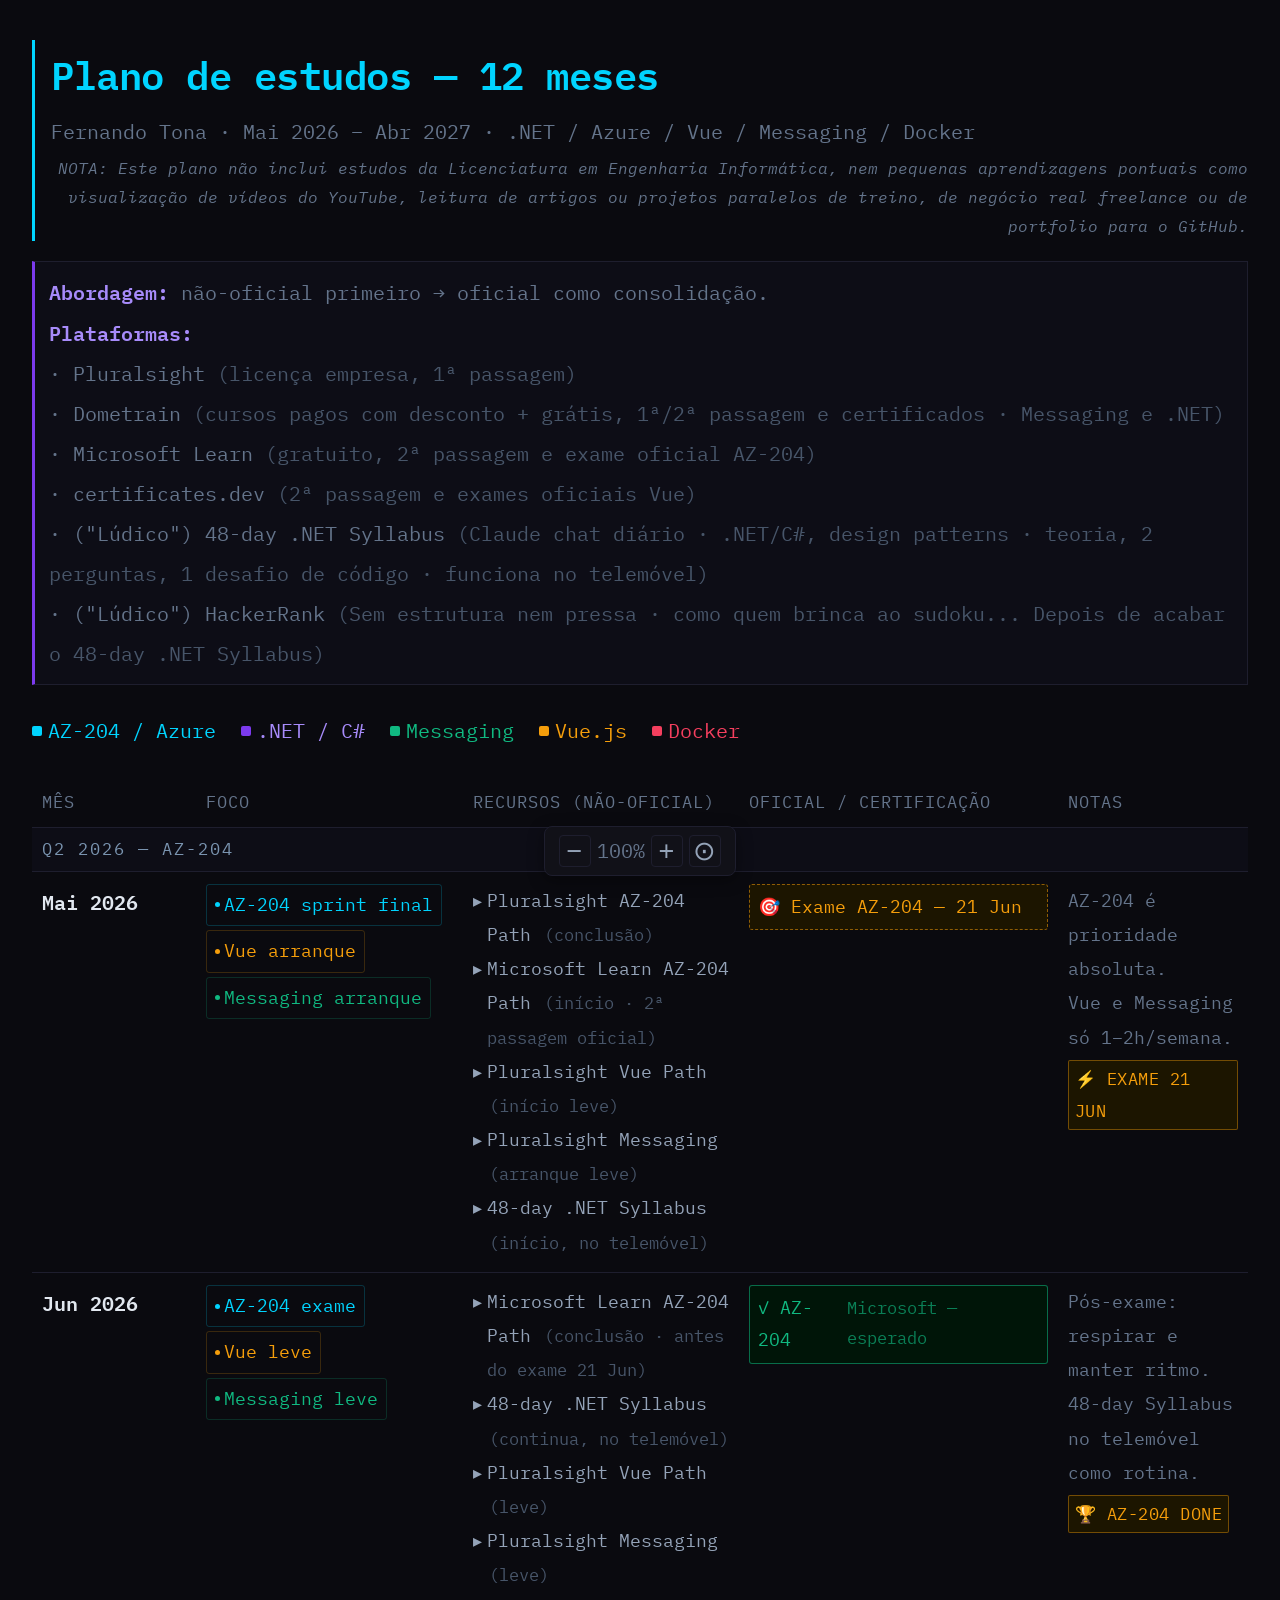
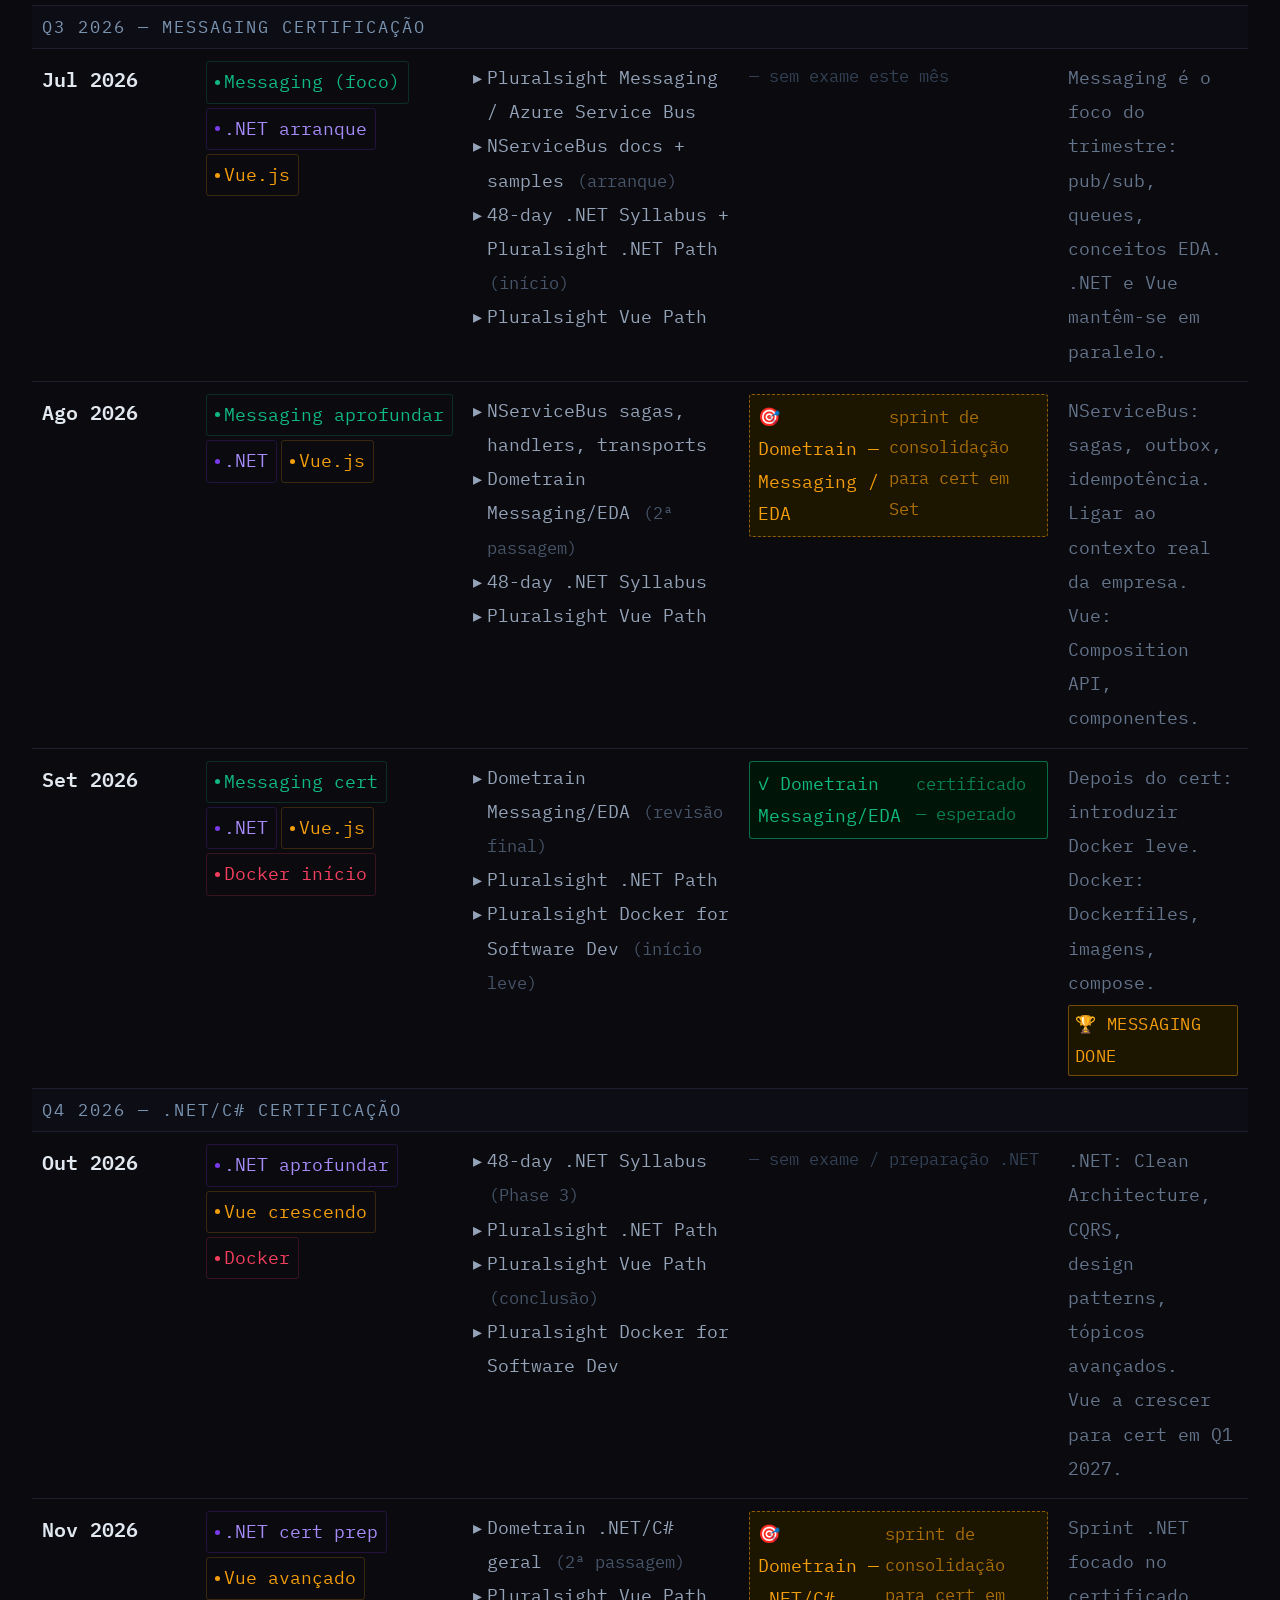
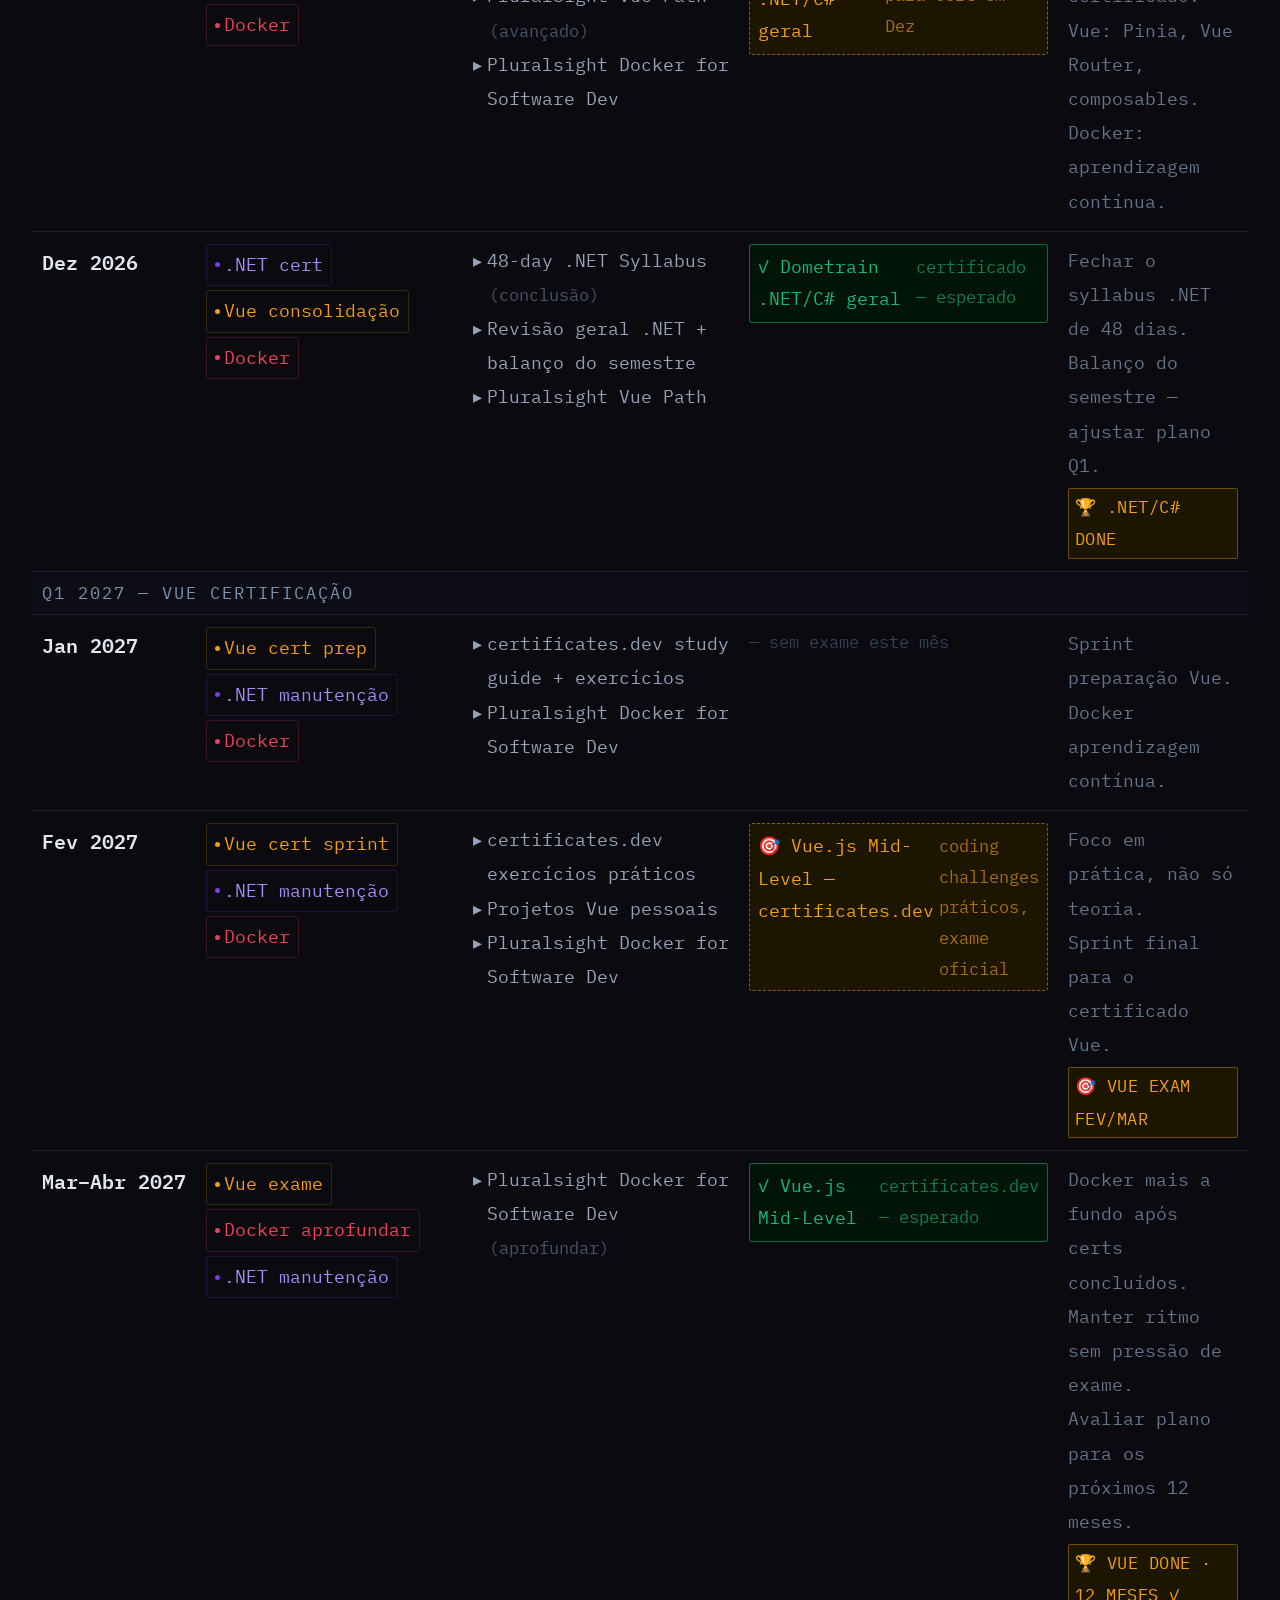
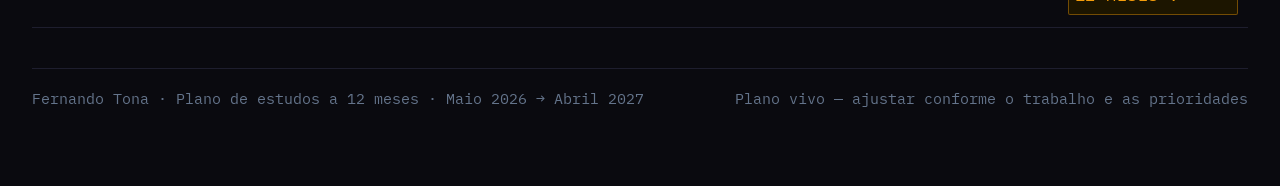
==== commit d0b347c6: "code refactor for future reusage" ====
--- a/index.html
+++ b/index.html
@@ -11,68 +11,19 @@
       <header>
         <h1>Plano de estudos — 12 meses</h1>
         <p>
-          Fernando Tona · Mai 2026 – Mai 2027 · .NET / Azure / Vue / Messaging /
+          Fernando Tona · Mai 2026 – Abr 2027 · .NET / Azure / Vue / Messaging /
           Docker
         </p>
-        <p style="font-size: 16px; font-style: italic; text-align: end">
+        <p class="header-note">
           NOTA: Este plano não inclui estudos da Licenciatura em Engenharia
-          Informática, <br />
-          nem pequenas aprendizagens pontuais como visualização de vídeos do
-          YouTube, <br />
-          leitura de artigos ou projetos paralelos de treino, de negócio real
-          freelance <br />
-          ou de portfolio para o GitHub.
+          Informática, nem pequenas aprendizagens pontuais como visualização de
+          vídeos do YouTube, leitura de artigos ou projetos paralelos de treino,
+          de negócio real freelance ou de portfolio para o GitHub.
         </p>
       </header>
 
-      <div class="approach-box">
-        <strong>Abordagem:</strong> não-oficial primeiro → oficial como
-        consolidação.<br />
-        <strong>Plataformas:</strong>
-        <br />
-        · Pluralsight
-        <span style="color: #475569">(licença empresa, 1ª passagem)</span>
-        <br />
-        · Dometrain
-        <span style="color: #475569"
-          >(cursos pagos com desconto + grátis, 1ª/2ª passagem e certificados · Messaging e .NET)</span
-        >
-        <br />
-        · Microsoft Learn
-        <span style="color: #475569">(gratuito, 2ª passagem e exame oficial AZ-204)</span>
-        <br />
-        · certificates.dev
-        <span style="color: #475569">(2ª passagem e exames oficiais Vue)</span>
-        <br />
-        · ("Lúdico") 48-day .NET Syllabus
-        <span style="color: #475569">(Claude chat diário · .NET/C#, design patterns · teoria, 2 perguntas, 1 desafio de código · funciona no telemóvel)</span>
-        <br />
-        · ("Lúdico") HackerRank
-        <span style="color: #475569">(Sem estrutura nem pressa · como quem brinca ao sudoku... Depois de acabar o 48-day .NET Syllabus)</span>
-      </div>
-
-      <div class="legend">
-        <div class="legend-item">
-          <div class="dot" style="background: #00d4ff"></div>
-          AZ-204 / Azure
-        </div>
-        <div class="legend-item">
-          <div class="dot" style="background: #7c3aed"></div>
-          .NET / C#
-        </div>
-        <div class="legend-item">
-          <div class="dot" style="background: #10b981"></div>
-          Messaging
-        </div>
-        <div class="legend-item">
-          <div class="dot" style="background: #f59e0b"></div>
-          Vue.js
-        </div>
-        <div class="legend-item">
-          <div class="dot" style="background: #f43f5e"></div>
-          Docker
-        </div>
-      </div>
+      <div id="approach" class="approach-box"></div>
+      <div id="legend" class="legend"></div>
 
       <table>
         <thead>
@@ -84,558 +35,16 @@
             <th>Notas</th>
           </tr>
         </thead>
-        <tbody>
-          <tr class="sep-row">
-            <td colspan="5">Q2 2026 — AZ-204</td>
-          </tr>
+        <tbody></tbody>
+      </table>
+    </div>
 
-          <tr>
-            <td><span class="month-label">Mai 2026</span></td>
-            <td>
-              <div class="pills">
-                <span class="pill az"
-                  ><span class="pill-dot"></span>AZ-204 sprint final</span
-                >
-                <span class="pill vue"
-                  ><span class="pill-dot"></span>Vue arranque</span
-                >
-                <span class="pill msg"
-                  ><span class="pill-dot"></span>Messaging arranque</span
-                >
-              </div>
-            </td>
-            <td>
-              <div class="res-item">
-                <span class="res-icon">▸</span
-                ><span
-                  >Pluralsight AZ-204 Path
-                  <span class="res-platform">(conclusão)</span></span
-                >
-              </div>
-              <div class="res-item">
-                <span class="res-icon">▸</span
-                ><span
-                  >Microsoft Learn AZ-204 Path
-                  <span class="res-platform">(início · 2ª passagem oficial)</span></span
-                >
-              </div>
-              <div class="res-item">
-                <span class="res-icon">▸</span
-                ><span
-                  >Pluralsight Vue Path
-                  <span class="res-platform">(início leve)</span></span
-                >
-              </div>
-              <div class="res-item">
-                <span class="res-icon">▸</span
-                ><span
-                  >Pluralsight Messaging
-                  <span class="res-platform">(arranque leve)</span></span
-                >
-              </div>
-              <div class="res-item">
-                <span class="res-icon">▸</span
-                ><span
-                  >48-day .NET Syllabus
-                  <span class="res-platform">(início, no telemóvel)</span></span
-                >
-              </div>
-            </td>
-            <td>
-              <div class="cert-badge pending">
-                🎯 Exame AZ-204 — 21 Jun
-              </div>
-            </td>
-            <td class="notes-col">
-              AZ-204 é prioridade absoluta.<br />
-              Vue e Messaging só 1–2h/semana.
-              <div><span class="milestone">⚡ Exame 21 Jun</span></div>
-            </td>
-          </tr>
-
-          <tr>
-            <td><span class="month-label">Jun 2026</span></td>
-            <td>
-              <div class="pills">
-                <span class="pill az"
-                  ><span class="pill-dot"></span>AZ-204 exame</span
-                >
-                <span class="pill vue"
-                  ><span class="pill-dot"></span>Vue leve</span
-                >
-                <span class="pill msg"
-                  ><span class="pill-dot"></span>Messaging leve</span
-                >
-              </div>
-            </td>
-            <td>
-              <div class="res-item">
-                <span class="res-icon">▸</span
-                ><span
-                  >Microsoft Learn AZ-204 Path
-                  <span class="res-platform">(conclusão · antes do exame 21 Jun)</span></span
-                >
-              </div>
-              <div class="res-item">
-                <span class="res-icon">▸</span
-                ><span
-                  >48-day .NET Syllabus
-                  <span class="res-platform">(continua, no telemóvel)</span></span
-                >
-              </div>
-              <div class="res-item">
-                <span class="res-icon">▸</span
-                ><span
-                  >Pluralsight Vue Path
-                  <span class="res-platform">(leve)</span></span
-                >
-              </div>
-              <div class="res-item">
-                <span class="res-icon">▸</span
-                ><span
-                  >Pluralsight Messaging
-                  <span class="res-platform">(leve)</span></span
-                >
-              </div>
-            </td>
-            <td>
-              <div class="cert-badge done">
-                ✓ AZ-204 <span class="cert-sub">Microsoft — esperado</span>
-              </div>
-            </td>
-            <td class="notes-col">
-              Pós-exame: respirar e manter ritmo.<br />
-              48-day Syllabus no telemóvel como rotina.
-              <div><span class="milestone">🏆 AZ-204 done</span></div>
-            </td>
-          </tr>
-
-          <tr class="sep-row">
-            <td colspan="5">Q3 2026 — Messaging certificação</td>
-          </tr>
-
-          <tr>
-            <td><span class="month-label">Jul 2026</span></td>
-            <td>
-              <div class="pills">
-                <span class="pill msg"
-                  ><span class="pill-dot"></span>Messaging (foco)</span
-                >
-                <span class="pill net"
-                  ><span class="pill-dot"></span>.NET arranque</span
-                >
-                <span class="pill vue"
-                  ><span class="pill-dot"></span>Vue.js</span
-                >
-              </div>
-            </td>
-            <td>
-              <div class="res-item">
-                <span class="res-icon">▸</span
-                ><span>Pluralsight Messaging / Azure Service Bus</span>
-              </div>
-              <div class="res-item">
-                <span class="res-icon">▸</span
-                ><span
-                  >NServiceBus docs + samples
-                  <span class="res-platform">(arranque)</span></span
-                >
-              </div>
-              <div class="res-item">
-                <span class="res-icon">▸</span
-                ><span
-                  >48-day .NET Syllabus + Pluralsight .NET Path
-                  <span class="res-platform">(início)</span></span
-                >
-              </div>
-              <div class="res-item">
-                <span class="res-icon">▸</span><span>Pluralsight Vue Path</span>
-              </div>
-            </td>
-            <td>
-              <div class="cert-badge none">— sem exame este mês</div>
-            </td>
-            <td class="notes-col">
-              Messaging é o foco do trimestre:<br />
-              pub/sub, queues, conceitos EDA.<br />
-              .NET e Vue mantêm-se em paralelo.
-            </td>
-          </tr>
-
-          <tr>
-            <td><span class="month-label">Ago 2026</span></td>
-            <td>
-              <div class="pills">
-                <span class="pill msg"
-                  ><span class="pill-dot"></span>Messaging aprofundar</span
-                >
-                <span class="pill net"
-                  ><span class="pill-dot"></span>.NET</span
-                >
-                <span class="pill vue"
-                  ><span class="pill-dot"></span>Vue.js</span
-                >
-              </div>
-            </td>
-            <td>
-              <div class="res-item">
-                <span class="res-icon">▸</span
-                ><span>NServiceBus sagas, handlers, transports</span>
-              </div>
-              <div class="res-item">
-                <span class="res-icon">▸</span
-                ><span
-                  >Dometrain Messaging/EDA
-                  <span class="res-platform">(2ª passagem)</span></span
-                >
-              </div>
-              <div class="res-item">
-                <span class="res-icon">▸</span
-                ><span>48-day .NET Syllabus</span>
-              </div>
-              <div class="res-item">
-                <span class="res-icon">▸</span><span>Pluralsight Vue Path</span>
-              </div>
-            </td>
-            <td>
-              <div class="cert-badge pending">
-                🎯 Dometrain — Messaging / EDA<br /><span class="cert-sub"
-                  >sprint de consolidação para cert em Set</span
-                >
-              </div>
-            </td>
-            <td class="notes-col">
-              NServiceBus: sagas, outbox, idempotência.<br />
-              Ligar ao contexto real da empresa.<br />
-              Vue: Composition API, componentes.
-            </td>
-          </tr>
-
-          <tr>
-            <td><span class="month-label">Set 2026</span></td>
-            <td>
-              <div class="pills">
-                <span class="pill msg"
-                  ><span class="pill-dot"></span>Messaging cert</span
-                >
-                <span class="pill net"
-                  ><span class="pill-dot"></span>.NET</span
-                >
-                <span class="pill vue"
-                  ><span class="pill-dot"></span>Vue.js</span
-                >
-                <span class="pill docker"
-                  ><span class="pill-dot"></span>Docker início</span
-                >
-              </div>
-            </td>
-            <td>
-              <div class="res-item">
-                <span class="res-icon">▸</span
-                ><span
-                  >Dometrain Messaging/EDA
-                  <span class="res-platform">(revisão final)</span></span
-                >
-              </div>
-              <div class="res-item">
-                <span class="res-icon">▸</span
-                ><span>Pluralsight .NET Path</span>
-              </div>
-              <div class="res-item">
-                <span class="res-icon">▸</span
-                ><span
-                  >Pluralsight Docker for Software Dev
-                  <span class="res-platform">(início leve)</span></span
-                >
-              </div>
-            </td>
-            <td>
-              <div class="cert-badge done">
-                ✓ Dometrain Messaging/EDA
-                <span class="cert-sub">certificado — esperado</span>
-              </div>
-            </td>
-            <td class="notes-col">
-              Depois do cert: introduzir Docker leve.<br />
-              Docker: Dockerfiles, imagens, compose.
-              <div><span class="milestone">🏆 Messaging done</span></div>
-            </td>
-          </tr>
-
-          <tr class="sep-row">
-            <td colspan="5">Q4 2026 — .NET/C# certificação</td>
-          </tr>
-
-          <tr>
-            <td><span class="month-label">Out 2026</span></td>
-            <td>
-              <div class="pills">
-                <span class="pill net"
-                  ><span class="pill-dot"></span>.NET aprofundar</span
-                >
-                <span class="pill vue"
-                  ><span class="pill-dot"></span>Vue crescendo</span
-                >
-                <span class="pill docker"
-                  ><span class="pill-dot"></span>Docker</span
-                >
-              </div>
-            </td>
-            <td>
-              <div class="res-item">
-                <span class="res-icon">▸</span
-                ><span
-                  >48-day .NET Syllabus
-                  <span class="res-platform">(Phase 3)</span></span
-                >
-              </div>
-              <div class="res-item">
-                <span class="res-icon">▸</span
-                ><span>Pluralsight .NET Path</span>
-              </div>
-              <div class="res-item">
-                <span class="res-icon">▸</span
-                ><span
-                  >Pluralsight Vue Path
-                  <span class="res-platform">(conclusão)</span></span
-                >
-              </div>
-              <div class="res-item">
-                <span class="res-icon">▸</span
-                ><span>Pluralsight Docker for Software Dev</span>
-              </div>
-            </td>
-            <td>
-              <div class="cert-badge none">— sem exame / preparação .NET</div>
-            </td>
-            <td class="notes-col">
-              .NET: Clean Architecture, CQRS,<br />
-              design patterns, tópicos avançados.<br />
-              Vue a crescer para cert em Q1 2027.
-            </td>
-          </tr>
-
-          <tr>
-            <td><span class="month-label">Nov 2026</span></td>
-            <td>
-              <div class="pills">
-                <span class="pill net"
-                  ><span class="pill-dot"></span>.NET cert prep</span
-                >
-                <span class="pill vue"
-                  ><span class="pill-dot"></span>Vue avançado</span
-                >
-                <span class="pill docker"
-                  ><span class="pill-dot"></span>Docker</span
-                >
-              </div>
-            </td>
-            <td>
-              <div class="res-item">
-                <span class="res-icon">▸</span
-                ><span
-                  >Dometrain .NET/C# geral
-                  <span class="res-platform">(2ª passagem)</span></span
-                >
-              </div>
-              <div class="res-item">
-                <span class="res-icon">▸</span
-                ><span
-                  >Pluralsight Vue Path
-                  <span class="res-platform">(avançado)</span></span
-                >
-              </div>
-              <div class="res-item">
-                <span class="res-icon">▸</span
-                ><span>Pluralsight Docker for Software Dev</span>
-              </div>
-            </td>
-            <td>
-              <div class="cert-badge pending">
-                🎯 Dometrain — .NET/C# geral<br /><span class="cert-sub"
-                  >sprint de consolidação para cert em Dez</span
-                >
-              </div>
-            </td>
-            <td class="notes-col">
-              Sprint .NET focado no certificado.<br />
-              Vue: Pinia, Vue Router, composables.<br />
-              Docker: aprendizagem contínua.
-            </td>
-          </tr>
-
-          <tr>
-            <td><span class="month-label">Dez 2026</span></td>
-            <td>
-              <div class="pills">
-                <span class="pill net"
-                  ><span class="pill-dot"></span>.NET cert</span
-                >
-                <span class="pill vue"
-                  ><span class="pill-dot"></span>Vue consolidação</span
-                >
-                <span class="pill docker"
-                  ><span class="pill-dot"></span>Docker</span
-                >
-              </div>
-            </td>
-            <td>
-              <div class="res-item">
-                <span class="res-icon">▸</span
-                ><span
-                  >48-day .NET Syllabus
-                  <span class="res-platform">(conclusão)</span></span
-                >
-              </div>
-              <div class="res-item">
-                <span class="res-icon">▸</span
-                ><span>Revisão geral .NET + balanço do semestre</span>
-              </div>
-              <div class="res-item">
-                <span class="res-icon">▸</span
-                ><span>Pluralsight Vue Path</span>
-              </div>
-            </td>
-            <td>
-              <div class="cert-badge done">
-                ✓ Dometrain .NET/C# geral
-                <span class="cert-sub">certificado — esperado</span>
-              </div>
-            </td>
-            <td class="notes-col">
-              Fechar o syllabus .NET de 48 dias.<br />
-              Balanço do semestre — ajustar plano Q1.
-              <div><span class="milestone">🏆 .NET/C# done</span></div>
-            </td>
-          </tr>
-
-          <tr class="sep-row">
-            <td colspan="5">Q1 2027 — Vue certificação</td>
-          </tr>
-
-          <tr>
-            <td><span class="month-label">Jan 2027</span></td>
-            <td>
-              <div class="pills">
-                <span class="pill vue"
-                  ><span class="pill-dot"></span>Vue cert prep</span
-                >
-                <span class="pill net"
-                  ><span class="pill-dot"></span>.NET manutenção</span
-                >
-                <span class="pill docker"
-                  ><span class="pill-dot"></span>Docker</span
-                >
-              </div>
-            </td>
-            <td>
-              <div class="res-item">
-                <span class="res-icon">▸</span
-                ><span>certificates.dev study guide + exercícios</span>
-              </div>
-              <div class="res-item">
-                <span class="res-icon">▸</span
-                ><span>Pluralsight Docker for Software Dev</span>
-              </div>
-            </td>
-            <td>
-              <div class="cert-badge none">— sem exame este mês</div>
-            </td>
-            <td class="notes-col">
-              Sprint preparação Vue.<br />
-              Docker aprendizagem contínua.
-            </td>
-          </tr>
-
-          <tr>
-            <td><span class="month-label">Fev 2027</span></td>
-            <td>
-              <div class="pills">
-                <span class="pill vue"
-                  ><span class="pill-dot"></span>Vue cert sprint</span
-                >
-                <span class="pill net"
-                  ><span class="pill-dot"></span>.NET manutenção</span
-                >
-                <span class="pill docker"
-                  ><span class="pill-dot"></span>Docker</span
-                >
-              </div>
-            </td>
-            <td>
-              <div class="res-item">
-                <span class="res-icon">▸</span
-                ><span>certificates.dev exercícios práticos</span>
-              </div>
-              <div class="res-item">
-                <span class="res-icon">▸</span
-                ><span>Projetos Vue pessoais</span>
-              </div>
-              <div class="res-item">
-                <span class="res-icon">▸</span
-                ><span>Pluralsight Docker for Software Dev</span>
-              </div>
-            </td>
-            <td>
-              <div class="cert-badge pending">
-                🎯 Vue.js Mid-Level — certificates.dev<br /><span
-                  class="cert-sub"
-                  >coding challenges práticos, exame oficial</span
-                >
-              </div>
-            </td>
-            <td class="notes-col">
-              Foco em prática, não só teoria.<br />
-              Sprint final para o certificado Vue.
-              <div><span class="milestone">🎯 Vue exam Fev/Mar</span></div>
-            </td>
-          </tr>
-
-          <tr>
-            <td><span class="month-label">Mar–Abr 2027</span></td>
-            <td>
-              <div class="pills">
-                <span class="pill vue"
-                  ><span class="pill-dot"></span>Vue exame</span
-                >
-                <span class="pill docker"
-                  ><span class="pill-dot"></span>Docker aprofundar</span
-                >
-                <span class="pill net"
-                  ><span class="pill-dot"></span>.NET manutenção</span
-                >
-              </div>
-            </td>
-            <td>
-              <div class="res-item">
-                <span class="res-icon">▸</span
-                ><span
-                  >Pluralsight Docker for Software Dev
-                  <span class="res-platform">(aprofundar)</span></span
-                >
-              </div>
-            </td>
-            <td>
-              <div class="cert-badge done">
-                ✓ Vue.js Mid-Level
-                <span class="cert-sub">certificates.dev — esperado</span>
-              </div>
-            </td>
-            <td class="notes-col">
-              Docker mais a fundo após certs concluídos.<br />
-              Manter ritmo sem pressão de exame.<br />
-              Avaliar plano para os próximos 12 meses.
-              <div><span class="milestone">🏆 Vue done · 12 meses ✓</span></div>
-            </td>
-          </tr>
-        </tbody>
-      </table>
-
-      <footer>
-        <span>Fernando Tona · Plano de estudos a 12 meses · Maio 2026 → Abril 2027</span>
-        <span>Plano vivo — ajustar conforme o trabalho e as prioridades</span>
-      </footer>
-    </div>
+    <footer>
+      <span>
+        Fernando Tona · Plano de estudos a 12 meses · Maio 2026 → Abril 2027
+      </span>
+      <span>Plano vivo — ajustar conforme o trabalho e as prioridades</span>
+    </footer>
 
     <div id="zoom-controls">
       <button id="zoom-out" title="Zoom out (Ctrl+scroll)">−</button>
@@ -644,6 +53,7 @@
       <button id="zoom-reset" title="Reset zoom">⊙</button>
     </div>
 
+    <script src="data.js" defer></script>
     <script src="app.js" defer></script>
   </body>
 </html>
--- a/style.css
+++ b/style.css
@@ -48,6 +48,12 @@
   margin-top: 4px;
 }
 
+.header-note {
+  font-size: 16px;
+  font-style: italic;
+  text-align: end;
+}
+
 .approach-box {
   margin: 20px 0 28px 0;
   padding: 10px 14px;
@@ -57,12 +63,16 @@
   font-family: var(--mono);
   font-size: 20px;
   color: var(--muted);
-  line-height: 2.0;
+  line-height: 2;
 }
 
 .approach-box strong {
   color: #a78bfa;
   font-weight: 600;
+}
+
+.approach-note {
+  color: #475569;
 }
 
 .legend {
@@ -179,35 +189,40 @@
   border-color: #00d4ff33;
   color: #00d4ff;
 }
-.az .pill-dot {
+.az .pill-dot,
+.az .dot {
   background: #00d4ff;
 }
 .net {
   border-color: #7c3aed33;
   color: #a78bfa;
 }
-.net .pill-dot {
+.net .pill-dot,
+.net .dot {
   background: #7c3aed;
 }
 .msg {
   border-color: #10b98133;
   color: #10b981;
 }
-.msg .pill-dot {
+.msg .pill-dot,
+.msg .dot {
   background: #10b981;
 }
 .vue {
   border-color: #f59e0b33;
   color: #f59e0b;
 }
-.vue .pill-dot {
+.vue .pill-dot,
+.vue .dot {
   background: #f59e0b;
 }
 .docker {
   border-color: #f43f5e33;
   color: #f43f5e;
 }
-.docker .pill-dot {
+.docker .pill-dot,
+.docker .dot {
   background: #f43f5e;
 }
 
@@ -321,7 +336,9 @@
   display: flex;
   align-items: center;
   justify-content: center;
-  transition: background 0.15s, color 0.15s;
+  transition:
+    background 0.15s,
+    color 0.15s;
 }
 
 #zoom-controls button:hover {
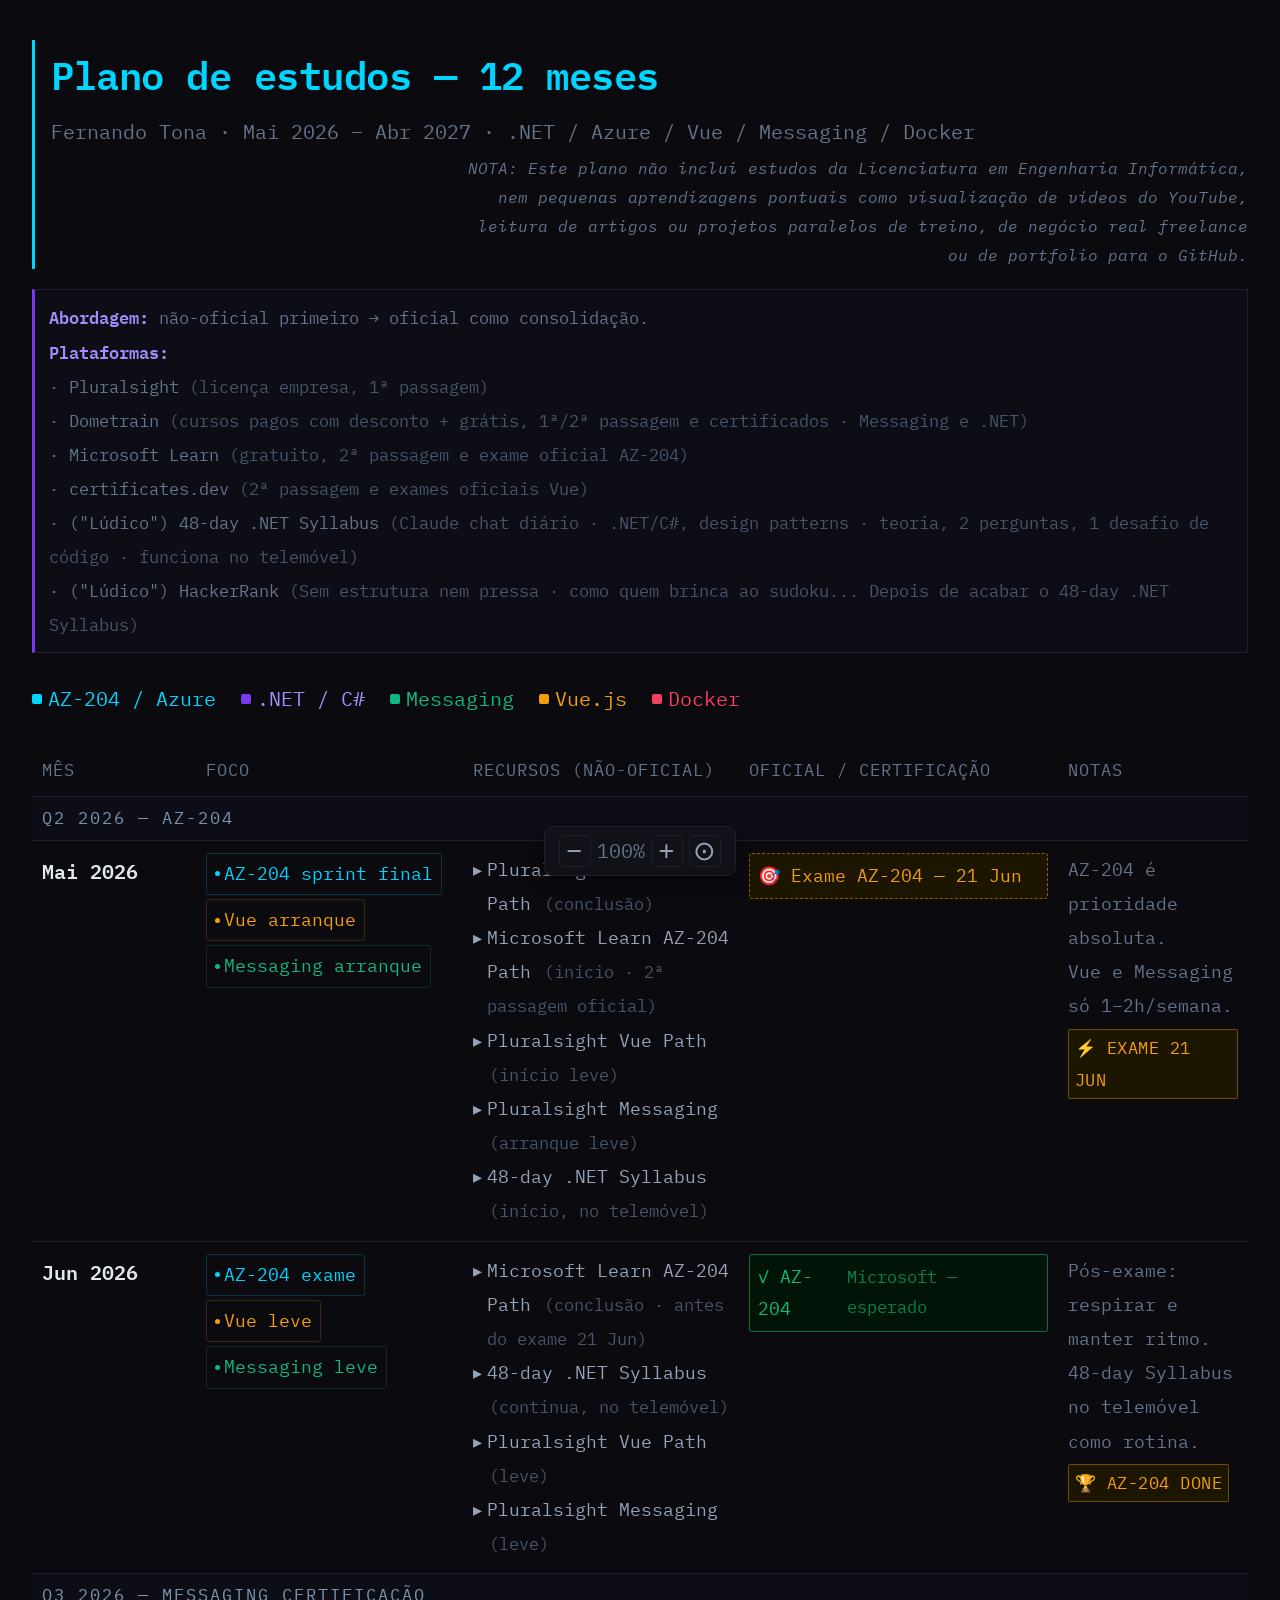
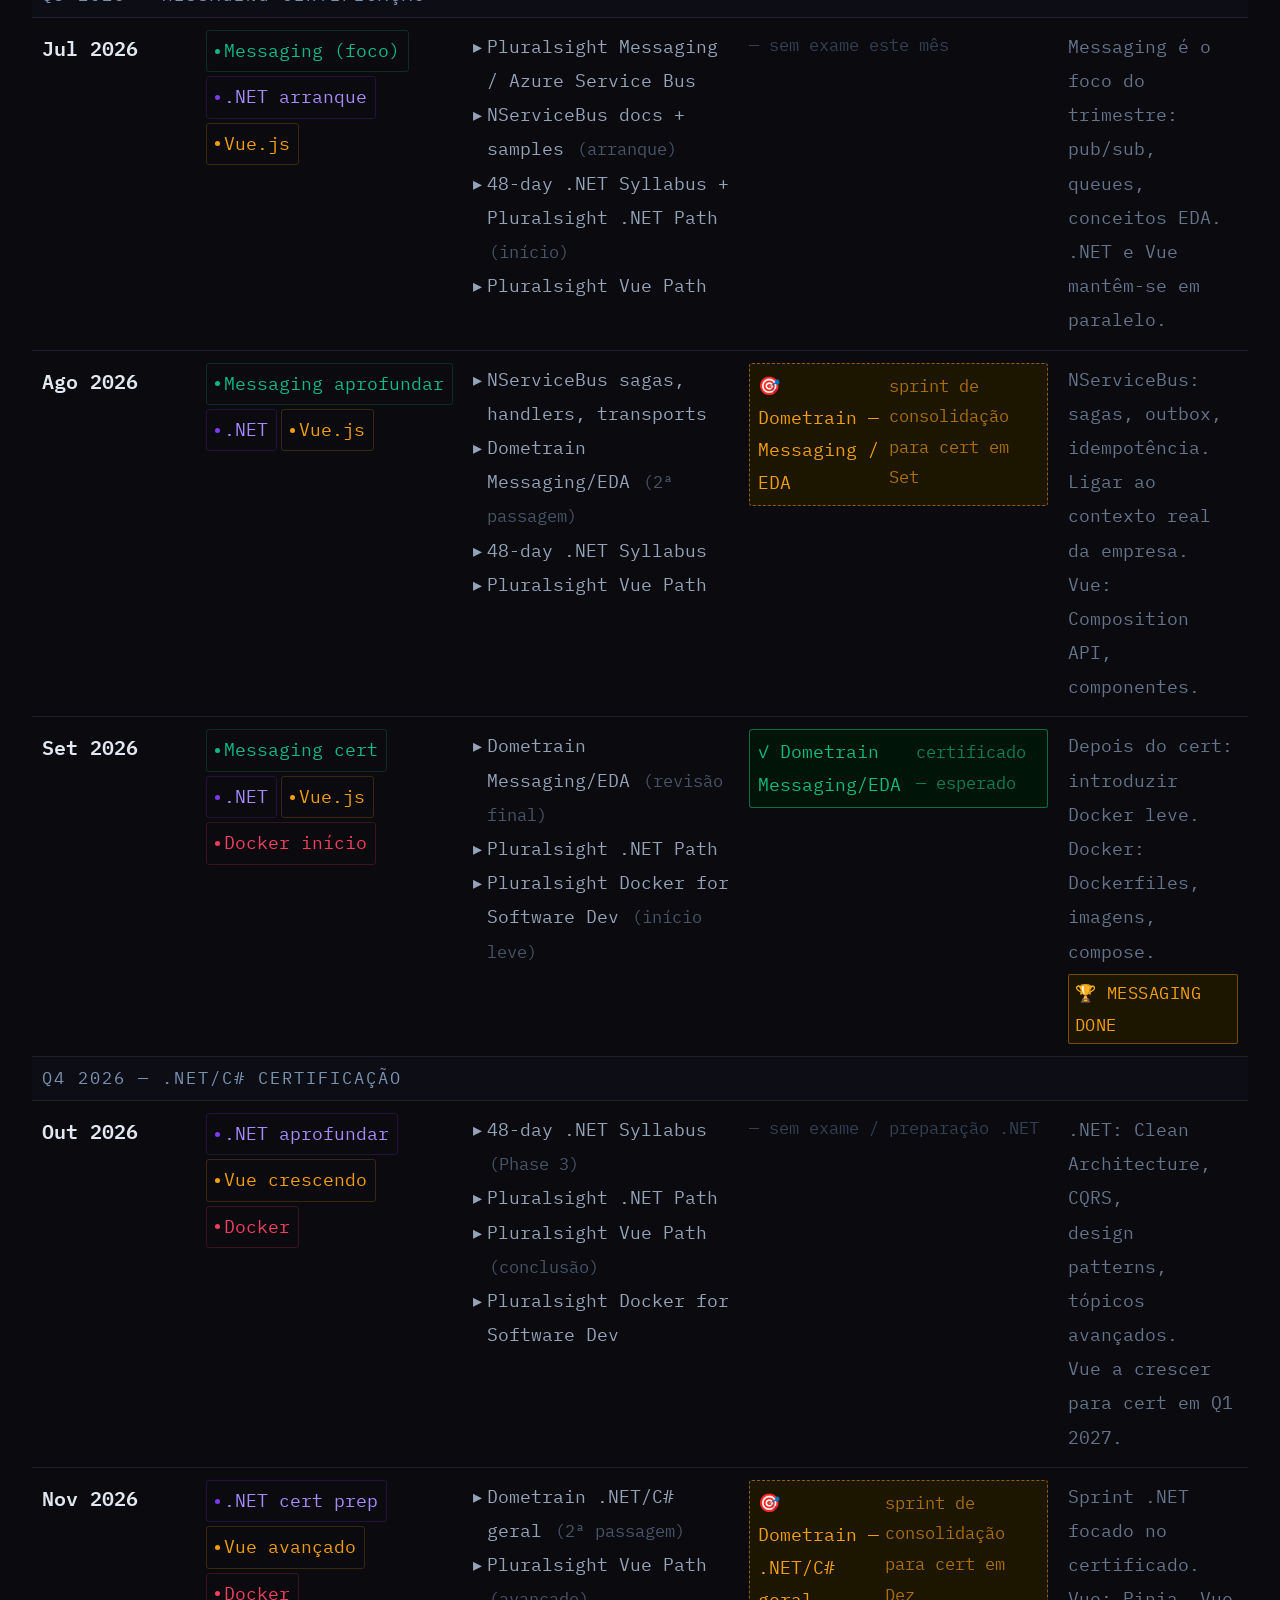
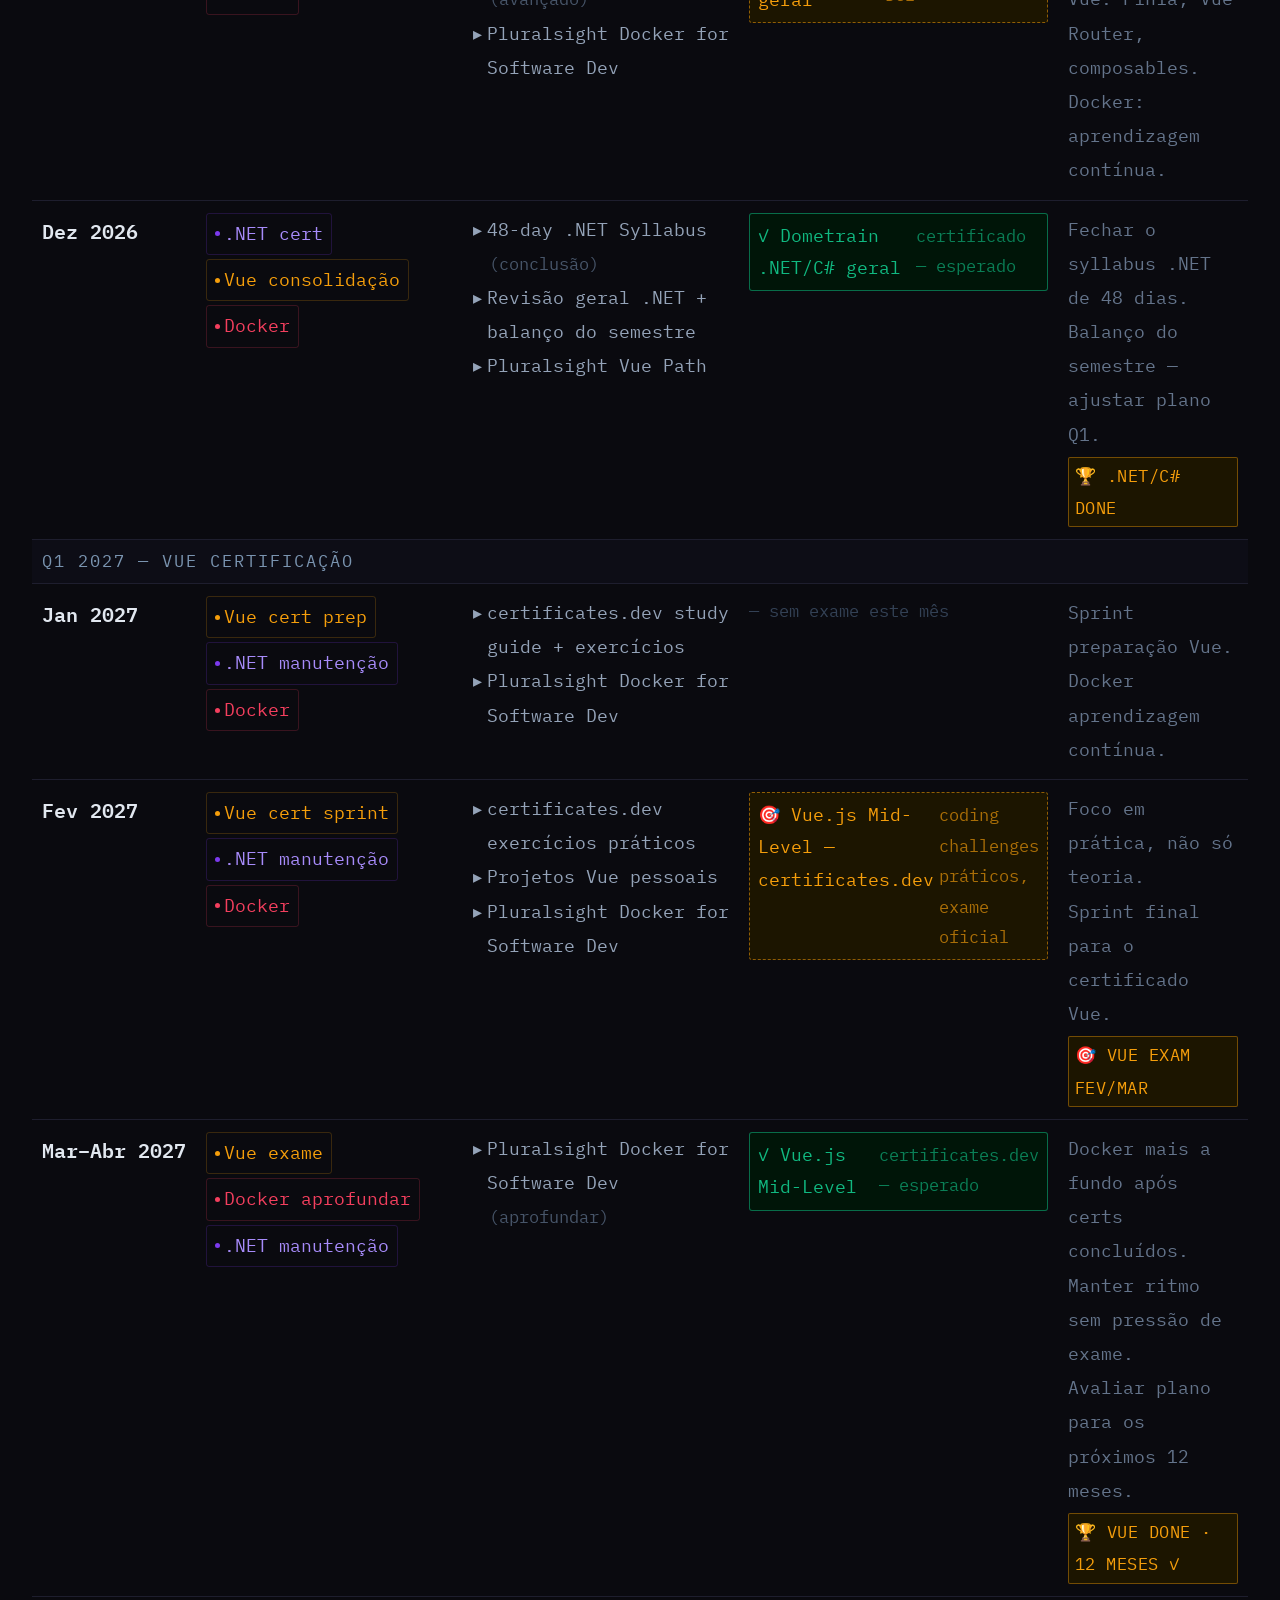
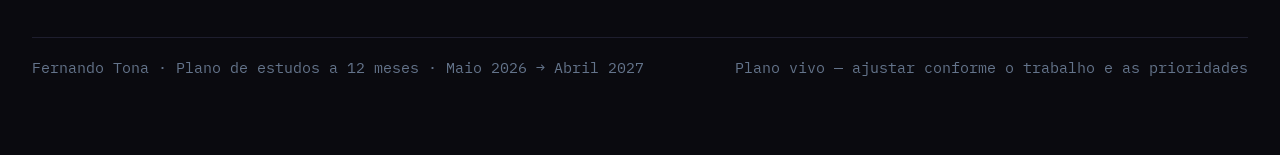
==== commit f6f0e8f7: "header note and approach block adjustments" ====
--- a/index.html
+++ b/index.html
@@ -16,9 +16,12 @@
         </p>
         <p class="header-note">
           NOTA: Este plano não inclui estudos da Licenciatura em Engenharia
-          Informática, nem pequenas aprendizagens pontuais como visualização de
-          vídeos do YouTube, leitura de artigos ou projetos paralelos de treino,
-          de negócio real freelance ou de portfolio para o GitHub.
+          Informática, <br />
+          nem pequenas aprendizagens pontuais como visualização de vídeos do
+          YouTube, <br />
+          leitura de artigos ou projetos paralelos de treino, de negócio real
+          freelance <br />
+          ou de portfolio para o GitHub.
         </p>
       </header>
 
--- a/style.css
+++ b/style.css
@@ -61,7 +61,7 @@
   border-left: 3px solid #7c3aed;
   background: #0d0d16;
   font-family: var(--mono);
-  font-size: 20px;
+  font-size: 17px;
   color: var(--muted);
   line-height: 2;
 }
